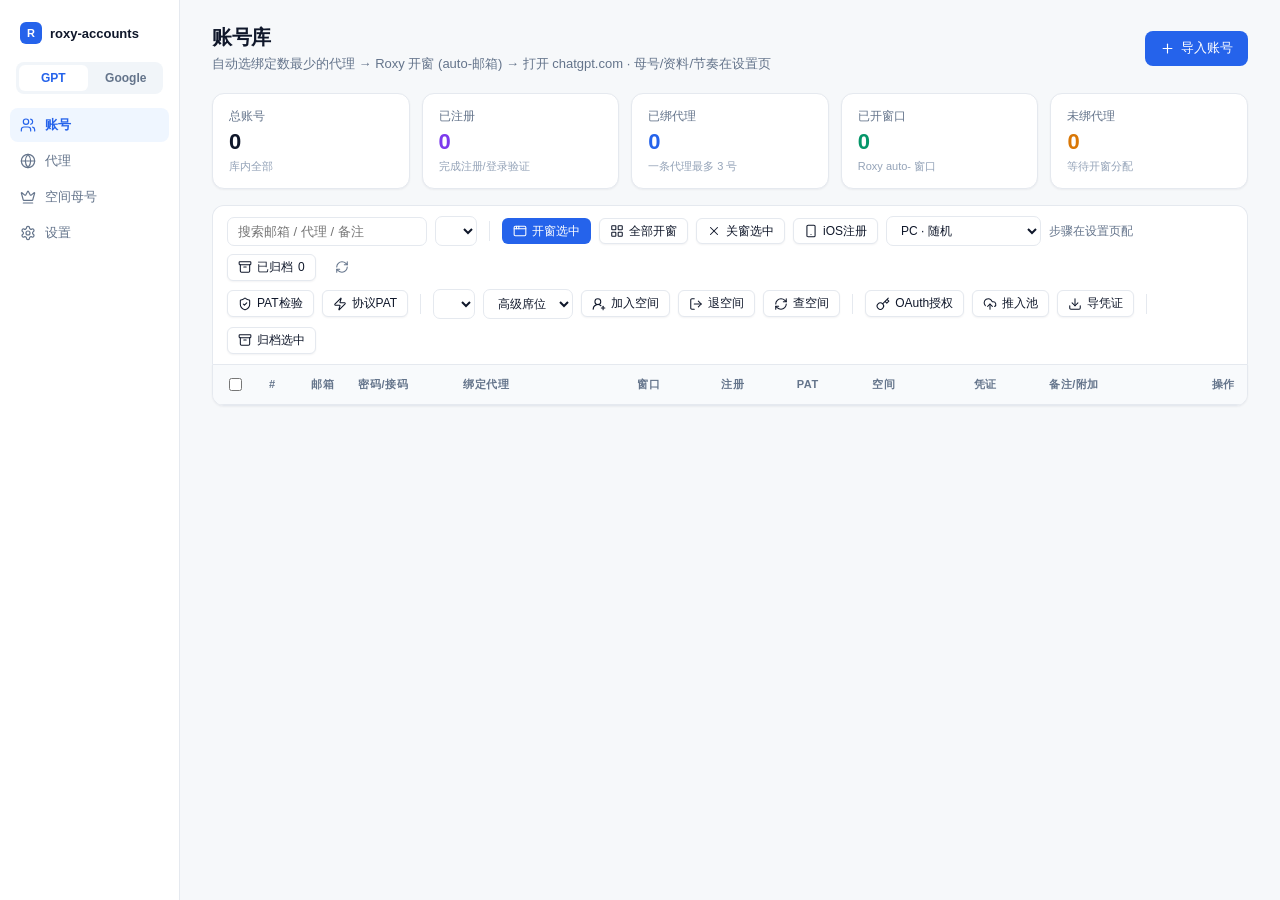
==== accounts.html @ 415c79a5 "修复日志区不弹: currentTarget 在异步回调里是 null e.currentTarget 只在事件分发期间有效, .then/await 里已被清成 null → btn.disable" ====
<!DOCTYPE html>
<html lang="zh">
<head>
<meta charset="utf-8">
<title>账号 · roxy-accounts</title>
<link rel="stylesheet" href="/ui.css">
<script src="/ui.js"></script>
<style>
  /* 页面专属 */
  textarea.import-textarea {
    width: 100%; height: 120px; resize: vertical; font-size: 12px;
    font-family: ui-monospace, Menlo, Monaco, monospace;
    border: 1px solid var(--border); border-radius: var(--radius); padding: 10px;
    background: #f8fafc; color: var(--text-main); outline: none;
  }
  textarea.import-textarea:focus { border-color: var(--primary); background: #fff; }
  .lv-row { display: flex; align-items: center; justify-content: space-between; gap: 10px; padding: 8px 0; border-bottom: 1px solid var(--border); font-size: 12px; }
  .lv-row:last-child { border-bottom: none; }
  .lv-row label { display: inline-flex; gap: 4px; align-items: center; margin: 0 10px 0 0; cursor: pointer; white-space: nowrap; }
</style>
</head>
<body>
<nav class="sidebar" data-nav="accounts"></nav>
<div class="main">
<div class="page-container">
  <div class="page-header">
    <div class="title-group">
      <h1>账号库</h1>
      <div class="subtitle">自动选绑定数最少的代理 → Roxy 开窗 (auto-邮箱) → 打开 <span id="target-url">chatgpt.com</span> · 母号/资料/节奏在设置页</div>
    </div>
    <div class="header-actions">
      <button class="btn btn-primary" id="btn-import"><i data-ic="plus"></i>导入账号</button>
    </div>
  </div>

  <div class="stats-grid">
    <div class="stat-card"><div class="stat-label">总账号</div><div class="stat-val" id="st-total">0</div><div class="stat-foot" id="st-total-foot">库内全部</div></div>
    <div class="stat-card"><div class="stat-label">已注册</div><div class="stat-val" id="st-reg" style="color:#7c3aed">0</div><div class="stat-foot">完成注册/登录验证</div></div>
    <div class="stat-card"><div class="stat-label">已绑代理</div><div class="stat-val" id="st-bound" style="color:#2563eb">0</div><div class="stat-foot">一条代理最多 3 号</div></div>
    <div class="stat-card"><div class="stat-label">已开窗口</div><div class="stat-val" id="st-opened" style="color:#059669">0</div><div class="stat-foot">Roxy auto- 窗口</div></div>
    <div class="stat-card"><div class="stat-label">未绑代理</div><div class="stat-val" id="st-unbound" style="color:#d97706">0</div><div class="stat-foot">等待开窗分配</div></div>
  </div>

  <div class="drawer-card" id="import-box" style="display:none">
    <div class="drawer-title">
      <span>批量导入账号</span>
      <button class="btn btn-ghost btn-sm" id="import-close"><i data-ic="x"></i>关闭</button>
    </div>
    <div style="font-size:12px;color:var(--text-muted);margin-bottom:8px">
      每行一个：<code>email----接码链接</code> · <code>email----密码</code> · <code>email:密码</code> · <code>email</code>
      （http(s) 开头的字段自动识别为接码链接，重复自动跳过）
    </div>
    <textarea class="import-textarea" id="import-text"
      placeholder="falcaonatalia618@gmail.com----https://gapi.mailsapi.com/api/get-code?uid=xxx&#10;user2@gmail.com:Passw0rd2"></textarea>
    <div style="display:flex;align-items:center;gap:10px;margin-top:10px">
      <button class="btn btn-primary btn-sm" id="do-import">确认导入</button>
      <span class="subtitle" id="import-msg"></span>
    </div>
  </div>

  <div class="drawer-card" id="mailwatch-box" style="display:none">
    <div class="drawer-title"><i data-ic="mail"></i><span>自动化助手 · 接码监听 + 资料生成（出结果自动出现在这里, 点击可复制）</span></div>
    <div id="mailwatch-list" style="font-size:13px"></div>
  </div>

  <!-- 任务日志: 全部任务合一, 标签路由 -->
  <div class="log-card" id="job-log">
    <div class="log-title">
      <span class="job-tabs" id="job-tabs"></span>
      <span style="display:flex;align-items:center;gap:8px">
        <button class="btn btn-outline btn-sm btn-danger" id="job-stop" style="display:none"><i data-ic="square"></i>停止</button>
        <span id="job-log-state"></span></span></div>
    <pre id="job-log-pre"></pre>
    <div id="oauth-cb-row" style="display:none;gap:8px;margin-top:8px;align-items:center">
      <input class="form-input" id="oauth-cb" placeholder="自动截码失败? 手动兜底: 浏览器地址栏复制 http://localhost:1455/auth/callback?code=...&state=... 整串贴进来" style="flex:1;font-size:12px">
      <button class="btn btn-outline btn-sm" id="oauth-cb-go">提交回调</button>
    </div>
  </div>

  <div class="toolbar" id="tb-main">
    <div class="toolbar-row">
      <input class="form-input" id="q" data-persist placeholder="搜索邮箱 / 代理 / 备注" style="width:200px">
      <select class="form-select" id="f-space" data-persist style="font-size:12px" title="按已加入的空间筛选"></select>
      <span class="tb-sep"></span>
      <button class="btn btn-primary btn-sm" id="open-sel"><i data-ic="app-window"></i>开窗选中</button>
      <button class="btn btn-outline btn-sm" id="open-all"><i data-ic="layout-grid"></i>全部开窗</button>
      <button class="btn btn-outline btn-sm" id="close-sel" title="关掉选中账号的浏览器进程 —— 窗口配置留着, 下次开窗原窗秒起 (不是归档, 不删窗)"><i data-ic="x"></i>关窗选中</button>
      <button class="btn btn-outline btn-sm" id="ios-reg" title="iOS 协议注册: 纯接口重放 iOS App 注册流 (邮箱→OTP→资料→token), 不开窗 · 需要接码链接 + 可用代理"><i data-ic="smartphone"></i>iOS注册</button>
      <select class="form-select" id="env-sel" data-persist style="font-size:12px" title="新建窗口的指纹环境 (PC/手机+具体系统版本) —— 已建窗口不受影响, 重建归档窗也按这个"></select>
      <span class="subtitle" style="font-size:12px" title="到设置页勾选自动化步骤: 接码监听/资料生成/邮箱/填码/密码/资料">步骤在设置页配</span>
      <span style="flex:1"></span>
      <span class="subtitle" id="sel-hint" style="font-size:12px"></span>
      <button class="btn btn-outline btn-sm" id="view-arch" title="归档的账号在这 —— 窗口已删留记录, 可恢复/真删"><i data-ic="archive"></i>已归档 <span id="arch-n">0</span></button>
      <button class="btn btn-ghost btn-sm" id="reload" title="刷新"><i data-ic="refresh-cw"></i></button>
    </div>
    <div class="toolbar-row">
      <button class="btn btn-outline btn-sm" id="pat-sel"><i data-ic="shield-check"></i>PAT检验</button>
      <button class="btn btn-outline btn-sm" id="ppat-sel" title="协议PAT: 纯接口检测, 不开子号窗 —— codex登录→选空间→wham探针 (母号AT能抓到就连邀请都免窗)"><i data-ic="zap"></i>协议PAT</button>
      <span class="tb-sep"></span>
      <select class="form-select" id="join-mother" data-persist style="font-size:12px;max-width:150px" title="邀请子号进谁的空间 (空间母号页导入)"></select>
      <select class="form-select" id="join-seat" data-persist style="font-size:12px" title="席位类型: 标准 default / 高级 prolite (codex用量计费空间固定usage_based)">
        <option value="prolite">高级席位</option>
        <option value="default">标准席位</option>
      </select>
      <button class="btn btn-outline btn-sm" id="join-sel" title="母号批量邀请 → 子号开窗刷新接受邀请"><i data-ic="user-plus"></i>加入空间</button>
      <button class="btn btn-outline btn-sm" id="leave-sel" title="子号主动退出空间: 选了空间筛选就直接退它, 否则弹窗逐个选取"><i data-ic="log-out"></i>退空间</button>
      <button class="btn btn-outline btn-sm" id="ws-refresh" title="开窗拉每个号实际所在空间 (accounts/check 实况, 写入成员列表)"><i data-ic="refresh-cw"></i>查空间</button>
      <span class="tb-sep"></span>
      <button class="btn btn-outline btn-sm" id="cpa-sel" title="本地算OAuth链接 → 开(原/同IP新)窗口授权 → 截回调 → 经账号代理换token → 生成CPA凭证"><i data-ic="key"></i>OAuth授权</button>
      <button class="btn btn-outline btn-sm" id="cpa-push" title="把已生成的凭证 JSON 推入 CPA 号池 (auth-files)"><i data-ic="cloud-upload"></i>推入池</button>
      <button class="btn btn-outline btn-sm" id="cpa-export" title="导出选中账号的 CPA 凭证 JSON (zip 打包)"><i data-ic="download"></i>导凭证</button>
      <span class="tb-sep"></span>
      <button class="btn btn-outline btn-sm" id="del-sel" title="归档 = 删掉 Roxy 窗口释放配额, 账号记录+凭证+代理绑定保留"><i data-ic="archive"></i>归档选中</button>
    </div>
  </div>

  <!-- 归档视图工具条 (替代上面两条) -->
  <div class="toolbar" id="tb-arch" style="display:none">
    <div class="toolbar-row">
      <button class="btn btn-outline btn-sm" id="arch-back"><i data-ic="rotate-ccw"></i>返回列表</button>
      <span class="subtitle" id="arch-hint" style="font-size:13px"></span>
      <span style="flex:1"></span>
      <button class="btn btn-outline btn-sm" id="arch-restore" title="恢复回正常列表 —— 窗口没了, 下次开窗重建同IP"><i data-ic="rotate-ccw"></i>恢复选中</button>
      <button class="btn btn-outline btn-sm btn-danger" id="arch-del" title="真删: 记录+绑定一并清掉, 不可恢复"><i data-ic="trash-2"></i>真删选中</button>
    </div>
  </div>

  <div class="table-card">
    <table class="data-table">
      <thead>
        <tr>
          <th style="width:36px"><input type="checkbox" id="ck-all"></th>
          <th style="width:44px">#</th>
          <th>邮箱</th>
          <th style="width:110px">密码/接码</th>
          <th style="width:190px">绑定代理</th>
          <th style="width:90px">窗口</th>
          <th style="width:80px">注册</th>
          <th style="width:80px">PAT</th>
          <th style="width:110px">空间</th>
          <th style="width:80px">凭证</th>
          <th>备注/附加</th>
          <th style="width:150px;text-align:right">操作</th>
        </tr>
      </thead>
      <tbody id="tbody"></tbody>
    </table>
    <div class="pager-footer" id="pager" style="display:none">
      <span id="pg-info"></span>
      <div style="display:flex;gap:6px">
        <button class="btn btn-outline btn-sm" id="pg-prev">‹ 上一页</button>
        <button class="btn btn-outline btn-sm" id="pg-next">下一页 ›</button>
      </div>
    </div>
  </div>
</div>
</div>
<div class="toast" id="toast"></div>
<div class="modal-mask" id="leave-modal" style="display:none">
  <div class="modal-box">
    <div class="modal-title"><i data-ic="log-out"></i>退出空间</div>
    <div style="font-size:12px;color:var(--text-dim);margin-bottom:8px">为每个号选取要退出的空间（把子号自己从该空间移除）</div>
    <div id="leave-rows" style="max-height:320px;overflow-y:auto"></div>
    <div style="display:flex;gap:8px;justify-content:flex-end;margin-top:12px">
      <button class="btn btn-outline btn-sm" id="leave-refresh" title="选项是按存量记录列的 —— 觉得漏了/不对, 开窗拉一次实况再选"><i data-ic="refresh-cw"></i>查空间</button>
      <span style="flex:1"></span>
      <button class="btn btn-outline btn-sm" id="leave-cancel">取消</button>
      <button class="btn btn-primary btn-sm" id="leave-go">退出所选</button>
    </div>
  </div>
</div>
<div class="modal-mask" id="bind-modal" style="display:none">
  <div class="modal-box" style="max-width:600px">
    <div class="modal-title"><i data-ic="globe"></i>绑定代理</div>
    <div style="font-size:12px;color:var(--text-dim);margin-bottom:8px" id="bind-sub"></div>
    <div id="bind-rows" style="max-height:360px;overflow-y:auto"></div>
    <div style="display:flex;gap:8px;justify-content:flex-end;margin-top:12px">
      <button class="btn btn-outline btn-sm" id="bind-cancel">取消</button>
      <button class="btn btn-primary btn-sm" id="bind-go">确认绑定</button>
    </div>
  </div>
</div>

<script>
const $ = id => document.getElementById(id);
let accounts = [];
let patWsId = "";   // Pat测试母号的空间 —— 命中它的 space 不计入"已加入"
let patWsName = ""; // PAT 空间名 (退出空间选取时展示)
let oauthTtlMin = 10; // OAuth 授权时效(分钟) —— 超时的 pending 后端自动转 expired
let page = 1;
const SIZE = 20;
const sel = new Set();
let archView = false;   // false=正常列表, true=已归档视图


function esc(s) {
  return String(s ?? "").replace(/[&<>"']/g,
    c => ({ "&": "&amp;", "<": "&lt;", ">": "&gt;", '"': "&quot;", "'": "&#39;" }[c]));
}
function toast(msg) {
  const t = $("toast"); t.textContent = msg; t.style.opacity = 1;
  clearTimeout(t._h); t._h = setTimeout(() => t.style.opacity = 0, 1800);
}
async function post(path, body) {
  const r = await fetch(path, { method: "POST",
    headers: { "content-type": "application/json" },
    body: JSON.stringify(body) });
  return r.json();
}
// PAT 空间不算"已加入空间"
function inSpace(a) { return a.space && a.space_ws !== patWsId; }

// 账号实际所在全部空间名 (正式加入 + ws_list 实况 + PAT)
function accWsNames(a) {
  const names = [];
  const add = n => { if (n && !names.includes(n)) names.push(n); };
  if (a.space && a.space_ws !== patWsId) add(a.space);
  (a.ws_list || []).forEach(w => add(w.name));
  if (a.ws_id === patWsId && patWsName) add(patWsName);
  return names;
}

function filtered() {
  const q = $("q").value.trim().toLowerCase();
  const fs = $("f-space").value;
  let list = accounts.filter(a => !!a.archived === archView);
  // "未加入" = 除PAT外没有任何空间成员记录
  if (fs === "__none__") list = list.filter(a =>
    !accWsNames(a).some(n => n !== patWsName));
  else if (fs === "__left__") list = list.filter(a => a.space_left);
  else if (fs) list = list.filter(a => accWsNames(a).includes(fs));
  if (!q) return list;
  return list.filter(a =>
    a.email.includes(q) || (a.proxy || "").includes(q) ||
    (a.note || "").toLowerCase().includes(q) ||
    (a.extra || "").toLowerCase().includes(q));
}

async function load() {
  const r = await fetch("/api/accounts").then(r => r.json());
  accounts = r.accounts || [];
  oauthTtlMin = r.oauth_ttl_min || 10;
  const m = await fetch("/api/mother").then(r => r.json())
    .catch(() => null);
  patWsId = (m && m.mother_workspace) || "";
  patWsName = (m && m.mother_workspace_name) || "";
  const s = r.stats || {};
  $("st-total").textContent = s.total ?? 0;
  $("st-reg").textContent = s.reg ?? 0;
  $("st-bound").textContent = s.bound ?? 0;
  $("st-opened").textContent = s.opened ?? 0;
  $("st-unbound").textContent = s.unbound ?? 0;
  const an = s.archived ?? 0;
  $("arch-n").textContent = an;
  $("st-total-foot").textContent = an ? `库内全部 · 含归档 ${an}` : "库内全部";
  if (r.target) $("target-url").textContent = r.target.replace(/^https?:\/\//, "");
  // 空间筛选下拉 (实况成员也入选项, PAT 标注; 保留当前选择)
  const fsv = $("f-space").value;
  const spaces = [...new Set(accounts.flatMap(accWsNames))].sort();
  $("f-space").innerHTML = `<option value="">全部空间</option>`
    + `<option value="__none__">未加入空间</option>`
    + `<option value="__left__">已退出空间</option>`
    + spaces.map(x =>
        `<option value="${esc(x)}" ${x === fsv ? "selected" : ""}>${esc(x)}${x === patWsName ? " (PAT)" : ""}</option>`).join("");
  if (fsv && ![...$("f-space").options].some(o => o.value === fsv && o.value))
    $("f-space").value = "";
  ui.persistReapply();   // data-persist 的待应用值 (f-space 等动态选项)
  // 加入空间母号下拉
  loadMothers();
  render();
}

let mothersCache = [];
async function loadMothers() {
  const r = await fetch("/api/mothers").then(r => r.json()).catch(() => null);
  mothersCache = (r && r.mothers) || [];
  const cur = $("join-mother").value;
  $("join-mother").innerHTML = mothersCache.length
    ? mothersCache.map(m =>
        `<option value="${esc(m.name)}" ${m.name === cur ? "selected" : ""}>${esc(m.name)}${m.ws_name ? " · " + esc(m.ws_name) : ""}</option>`).join("")
    : `<option value="">先到母号页导入</option>`;
  ui.persistReapply();
}

function render() {
  const list = filtered();
  const pages = Math.max(1, Math.ceil(list.length / SIZE));
  if (page > pages) page = pages;
  const rows = list.slice((page - 1) * SIZE, page * SIZE);
  $("tbody").innerHTML = rows.map((a, i) => {
    const idx = (page - 1) * SIZE + i + 1;
    const px = a.proxy
      ? `<span class="pill pill-ok mono">${esc(a.proxy)}</span>`
      : `<span class="pill pill-dim">未绑</span>`;
    const win = a.win
      ? `<span class="pill pill-ok">已开</span>`
      : `<span class="pill pill-dim">—</span>`;
    const reg = a.email_dead
      ? `<span class="pill pill-bad" title="接码接口返回 602 邮箱不可用">${ui.icon("mail")}邮箱失效</span>`
      : a.reg === "new"
        ? `<span class="pill" style="background:#f5f3ff;color:#6d28d9;border:1px solid #ddd6fe" title="${a.reg_how === "ios" ? "iOS 协议注册 (纯接口)" : "本次流程新注册"} ${esc(a.reg_at||"")}">${a.reg_how === "ios" ? "iOS新" : "新注册"}</span>`
        : a.reg === "yes"
          ? `<span class="pill pill-ok" title="已注册老号, 登录验证通过 ${esc(a.reg_at||"")}">已注册</span>`
          : `<span class="pill pill-dim">未注册</span>`;
    const pat = a.pat === "good"
      ? `<span class="pill pill-ok" title="建 PAT 跳身份验证 = 良好 ${esc(a.pat_at||"")}">良好</span>`
      : a.pat === "low"
        ? `<span class="pill pill-bad" title="access_token_creation_disabled ${esc(a.pat_at||"")}">低级</span>`
        : a.pat
          ? `<span class="pill pill-warn" title="${esc(a.pat)} ${esc(a.pat_at||"")}">${esc(a.pat)}</span>`
          : `<span class="pill pill-dim">未验</span>`;
    const pw = a.mail_url
      ? `<span class="pill pill-ok copyable" data-c="${esc(a.mail_url)}" title="点击复制接码链接">${ui.icon("link")}接码</span>`
      : (a.password
          ? `<span class="copyable" data-c="${esc(a.password)}" title="点击复制密码">••••••</span>`
          : "—");
    const sp = (() => {
      let h = "";
      if (inSpace(a))
        h += `<span class="pill pill-ok" title="母号 ${esc(a.space_mother || "")} · 席位 ${esc(a.space_seat || "?")} · ${esc(a.space_at || "")}">${esc(a.space)}</span>`;
      (a.ws_list || []).forEach(w => {
        if (!w.id || w.id === a.space_ws) return;  // 绿pill已显示
        const isPat = w.id === patWsId;
        h += ` <span class="pill pill-dim" title="${isPat ? "PAT母号空间" : "成员空间"} ${esc(w.id)}">${esc(w.name)}${isPat ? "(PAT)" : ""}</span>`;
      });
      if (a.ws_id === patWsId && patWsName
          && !(a.ws_list || []).find(w => w.id === a.ws_id)
          && a.ws_id !== a.space_ws)
        h += ` <span class="pill pill-dim" title="PAT母号空间 ${esc(a.ws_id)}">${esc(patWsName)}(PAT)</span>`;
      if (a.space_left && a.space_left.ws !== a.space_ws)
        h += ` <span class="pill pill-dim" style="opacity:.65;text-decoration:line-through" title="已于 ${esc(a.space_left.at || "")} 退出${a.space_left.by === "gone" ? " (实况发现已不在)" : ""}">${esc(a.space_left.name || "空间")}·已退</span>`;
      return h || `<span class="pill pill-dim">—</span>`;
    })();
    const cpa = a.cpa === "yes"
      ? `<a class="pill pill-ok" href="/api/accounts/${a.id}/cred" title="已入CPA池 ${esc(a.cpa_at||"")} —— 点下载凭证 ${esc(a.cred_file||"")}">已入池</a>`
      : a.cpa === "ready"
        ? `<a class="pill" style="background:#eff6ff;color:#1d4ed8;border:1px solid #bfdbfe" href="/api/accounts/${a.id}/cred" title="凭证已备好 ${esc(a.cred_at||"")} —— 点下载 ${esc(a.cred_file||"")}, 勾选后推入池">已生成</a>`
        : a.cpa === "pending"
          ? (() => {
              const left = a.oauth_at
                ? Math.max(0, Math.ceil(
                    (new Date(a.oauth_at).getTime()
                     + oauthTtlMin * 60000 - Date.now()) / 60000))
                : 0;
              return `<span class="pill pill-warn copyable" data-c="${esc(a.oauth_url||"")}" title="授权未完成 · 链接约剩 ${left} 分钟 —— 点复制 OAuth 链接手动开">${ui.icon("clock")}待授权 ${left}m</span>`;
            })()
          : a.cpa === "expired"
            ? `<span class="pill pill-bad" title="授权超时, 链接已失效 —— 重跑OAuth授权">${ui.icon("clock")}已过期</span>`
            : `<span class="pill pill-dim">—</span>`;
    const acts = a.archived
      ? `<button class="btn btn-ghost btn-sm" data-act="restore" data-id="${a.id}">恢复</button>
         <button class="btn btn-ghost btn-sm" data-act="bind" data-id="${a.id}" title="手动选一条代理绑给这个号 —— 恢复后开窗用这条">${ui.icon("globe")}绑IP</button>
         <button class="btn btn-ghost btn-sm btn-danger" data-act="harddel" data-id="${a.id}">真删</button>`
      : `<button class="btn btn-ghost btn-sm" data-act="open" data-id="${a.id}">开窗</button>
        ${a.mail_url ? `<button class="btn btn-ghost btn-sm" data-act="watch" data-id="${a.id}" title="开接码监听">${ui.icon("mail")}</button>` : ""}
        <button class="btn btn-ghost btn-sm" data-act="bind" data-id="${a.id}" title="手动选一条代理绑给这个号">${ui.icon("globe")}绑IP</button>
        ${a.proxy_id ? `<button class="btn btn-ghost btn-sm" data-act="unbind" data-id="${a.id}">解绑</button>` : ""}
        <button class="btn btn-ghost btn-sm" data-act="arch" data-id="${a.id}" title="归档: 删窗留记录">归档</button>`;
    const archPill = a.archived
      ? ` <span class="pill pill-dim" title="归档于 ${esc(a.archived_at || "?")} —— 窗口已删, 代理绑定保留">${ui.icon("archive")}${esc((a.archived_at || "").slice(5, 10))}</span>`
      : "";
    return `<tr>
      <td><input type="checkbox" class="ck" data-id="${a.id}" ${sel.has(a.id) ? "checked" : ""}></td>
      <td class="mono" style="color:var(--text-dim)">${idx}</td>
      <td class="mono copyable" data-c="${esc(a.email)}" title="点击复制">${esc(a.email)}${archPill}</td>
      <td class="mono">${pw}</td>
      <td>${px}</td>
      <td>${win}</td>
      <td>${reg}</td>
      <td>${pat}</td>
      <td>${sp}</td>
      <td>${cpa}</td>
      <td style="max-width:200px;overflow:hidden;text-overflow:ellipsis;white-space:nowrap" title="${esc(a.note || a.extra || "")}">${esc(a.note || a.extra || "")}</td>
      <td style="text-align:right;white-space:nowrap">${acts}</td>
    </tr>`;
  }).join("") || `<tr><td colspan="12" style="text-align:center;color:var(--text-dim);padding:32px">暂无账号 —— 点右上角「导入账号」</td></tr>`;
  $("pager").style.display = list.length > SIZE ? "flex" : "none";
  $("pg-info").textContent = `第 ${page} / ${pages} 页 · 共 ${list.length} 条`;
  $("sel-hint").textContent = sel.size ? `已选 ${sel.size} 个` : "";
  // 有账号在等回调 → 日志卡保持可见并切到 OAuth 页
  if (accounts.some(a => a.cpa === "pending")) {
    $("job-log").style.display = "block"; curTab = "cpa"; renderJobTab();
  }
}

// ---- 任务日志: 标签合一 ----
const TABS = {
  open: { icon: "app-window",   name: "开窗",  api: "/api/accounts/open/status",  stop: "/api/accounts/open/stop" },
  pat:  { icon: "shield-check", name: "PAT",   api: "/api/accounts/pat/status",   stop: "/api/accounts/pat-check/stop" },
  join: { icon: "user-plus",    name: "空间",  api: "/api/accounts/join/status",  stop: "/api/accounts/join/stop" },
  leave:{ icon: "log-out",      name: "退出",  api: "/api/accounts/leave/status", stop: "/api/accounts/leave/stop" },
  cpa:  { icon: "key",          name: "OAuth", api: "/api/accounts/cpa/status",   stop: "/api/accounts/cpa/stop" },
  ios:  { icon: "smartphone",   name: "iOS注册", api: "/api/accounts/ios-reg/status", stop: "/api/accounts/ios-reg/stop" },
  ppat: { icon: "zap",          name: "协议PAT", api: "/api/accounts/proto-pat/status", stop: "/api/accounts/proto-pat/stop" },
};
const tabData = {};
let curTab = "open", jobPollT = null;

$("job-tabs").innerHTML = Object.keys(TABS)
  .map(k => `<button class="job-tab" data-tab="${k}"></button>`).join("");
$("job-tabs").addEventListener("click", e => {
  const b = e.target.closest(".job-tab");
  if (b) { curTab = b.dataset.tab; renderJobTab(); }
});

function renderJobTab() {
  document.querySelectorAll(".job-tab").forEach(b => {
    const k = b.dataset.tab, d = tabData[k] || {};
    b.classList.toggle("on", k === curTab);
    b.innerHTML = `${ui.icon(TABS[k].icon)}${TABS[k].name}` +
      (d.running ? ' <span class="dot"></span>' : "");
  });
  const d = tabData[curTab] || {};
  $("job-log-state").textContent =
    d.running ? "运行中 …" : ((d.log || []).length ? "已结束" : "");
  $("job-stop").style.display = d.running ? "" : "none";
  $("job-log-pre").textContent = (d.log || []).join("\n");
  $("job-log-pre").scrollTop = $("job-log-pre").scrollHeight;
  $("oauth-cb-row").style.display = curTab === "cpa" ? "flex" : "none";
}

async function pollJobs() {
  const keys = Object.keys(TABS);
  const rs = await Promise.all(keys.map(k =>
    fetch(TABS[k].api).then(r => r.json()).catch(() => null)));
  keys.forEach((k, i) => { if (rs[i]) tabData[k] = rs[i]; });
  if (keys.some(k => (tabData[k].log || []).length || tabData[k].running))
    $("job-log").style.display = "block";
  renderJobTab();
  const anyRun = keys.some(k => tabData[k].running);
  if (anyRun && !jobPollT) jobPollT = setInterval(pollJobs, 1200);
  if (!anyRun && jobPollT) {
    clearInterval(jobPollT); jobPollT = null; await load();
  }
}
function jobTab(k) {
  curTab = k;
  $("job-log").style.display = "block";
  renderJobTab();
  if (!jobPollT) jobPollT = setInterval(pollJobs, 1200);
}
$("job-stop").onclick = async () => {
  await post(TABS[curTab].stop, {});
  toast("已请求停止 —— 当前账号做完手上这步就停");
};

function startOpen(ids, btn) {
  btn.disabled = true;
  post("/api/accounts/open", { ids }).then(r => {
    btn.disabled = false;
    jobTab("open");
    if (r.error) return toast("✗ " + r.error);
    toast(`开窗任务启动: ${r.count} 个账号`);
  });
}

// ---- 事件 ----
$("btn-import").onclick = () => $("import-box").style.display = "block";
$("import-close").onclick = () => $("import-box").style.display = "none";
$("reload").onclick = load;
$("q").oninput = () => { page = 1; render(); };
$("f-space").onchange = () => { page = 1; render(); };
$("pg-prev").onclick = () => { if (page > 1) { page--; render(); } };
$("pg-next").onclick = () => {
  const pages = Math.ceil(filtered().length / SIZE);
  if (page < pages) { page++; render(); }
};
$("ck-all").onchange = e => {
  filtered().slice((page - 1) * SIZE, page * SIZE)
    .forEach(a => e.target.checked ? sel.add(a.id) : sel.delete(a.id));
  render();
};
$("tbody").addEventListener("change", e => {
  if (e.target.classList.contains("ck")) {
    e.target.checked ? sel.add(e.target.dataset.id) : sel.delete(e.target.dataset.id);
    $("sel-hint").textContent = sel.size ? `已选 ${sel.size} 个` : "";
  }
});
$("tbody").addEventListener("click", async e => {
  const cp = e.target.closest(".copyable");
  if (cp) { navigator.clipboard.writeText(cp.dataset.c); toast("已复制"); return; }
  const b = e.target.closest("button[data-act]");
  if (!b) return;
  const id = b.dataset.id, act = b.dataset.act;
  const a = accounts.find(x => x.id === id);
  if (act === "open") {
    startOpen([id], b);
  } else if (act === "watch") {
    const r = await post("/api/mail-codes/start", { id });
    if (r.error) return toast("✗ " + r.error);
    toast("接码监听已开");
    pollMailWatch();
  } else if (act === "bind") {
    openBindModal(id);
  } else if (act === "unbind") {
    await post("/api/accounts/unbind", { id });
    await load();
  } else if (act === "arch") {
    const r = await post("/api/accounts/archive", { ids: [id] });
    if (r.error) return toast("✗ " + r.error);
    toast(`已归档 ${a.email}` + (a.win ? " (窗口已删)" : ""));
    sel.delete(id);
    await load();
  } else if (act === "restore") {
    const r = await post("/api/accounts/restore", { ids: [id] });
    if (r.error) return toast("✗ " + r.error);
    toast(`已恢复 ${a.email}`);
    sel.delete(id);
    await load();
  } else if (act === "harddel") {
    if (!confirm(`真删账号 ${a.email} ? 记录+凭证+代理绑定全清, 不可恢复`)) return;
    const r = await post("/api/accounts/delete", { ids: [id] });
    if (r.windows_deleted) toast(`已删账号 + ${r.windows_deleted} 个窗口`);
    sel.delete(id);
    await load();
  }
});

// ---- 归档视图切换 ----
function setView(v) {
  archView = v;
  sel.clear(); page = 1;
  $("tb-main").style.display = v ? "none" : "";
  $("tb-arch").style.display = v ? "" : "none";
  $("arch-hint").textContent = "";
  render();
}
$("view-arch").onclick = () => setView(true);
$("arch-back").onclick = () => setView(false);
$("arch-restore").onclick = async () => {
  if (!sel.size) return toast("先勾选要恢复的账号");
  const r = await post("/api/accounts/restore", { ids: [...sel] });
  if (r.error) return toast("✗ " + r.error);
  toast(`✓ 恢复 ${r.restored} 个`);
  sel.clear();
  await load();
};
$("arch-del").onclick = async () => {
  if (!sel.size) return toast("先勾选要真删的账号");
  if (!confirm(`真删 ${sel.size} 个账号? 记录+凭证+代理绑定全清, 不可恢复`)) return;
  const r = await post("/api/accounts/delete", { ids: [...sel] });
  if (r.error) return toast("✗ " + r.error);
  toast(`已删 ${r.deleted} 个`);
  sel.clear();
  await load();
};

$("do-import").onclick = async () => {
  const text = $("import-text").value;
  if (!text.trim()) return;
  const r = await post("/api/accounts/import", { text });
  if (r.error) { $("import-msg").textContent = "✗ " + r.error; return; }
  $("import-msg").textContent = `✓ 导入 ${r.added} 个` +
    (r.dup ? ` · 跳过重复 ${r.dup}` : "") +
    (r.bad.length ? ` · ${r.bad.length} 行无法解析` : "");
  if (r.bad.length) console.warn("解析失败行:", r.bad);
  $("import-text").value = "";
  await load();
};

$("open-sel").onclick = e => {
  if (!sel.size) return toast("先勾选账号");
  startOpen([...sel], e.currentTarget);
};
$("open-all").onclick = e => {
  const ids = filtered().map(a => a.id);
  if (!ids.length) return toast("没有账号");
  if (!confirm(`为全部 ${ids.length} 个账号开窗?`)) return;
  startOpen(ids, e.currentTarget);
};
$("close-sel").onclick = async e => {
  const btn = e.currentTarget;
  if (!sel.size) return toast("先勾选账号");
  btn.disabled = true;
  const r = await post("/api/accounts/close-win", { ids: [...sel] })
    .catch(() => null);
  btn.disabled = false;
  if (!r || r.error) return toast("✗ " + (r && r.error || "请求失败"));
  toast(`✓ 已关 ${r.ok} 个浏览器` +
    (r.failed ? ` · ✗${Object.keys(r.failed).length}: ` +
      Object.values(r.failed).slice(0, 2).join(" · ") : ""));
};
$("del-sel").onclick = async () => {
  if (!sel.size) return toast("先勾选账号");
  const r = await post("/api/accounts/archive", { ids: [...sel] });
  if (r.error) return toast("✗ " + r.error);
  toast(`已归档 ${r.archived} 个` +
    (r.window_errors && r.window_errors.length
      ? ` · ${r.window_errors.length} 个窗口删除失败` : ""));
  sel.clear();
  await load();
};

// ---- 接码监听面板 ----
async function pollMailWatch() {
  const r = await fetch("/api/mail-codes").then(r => r.json())
    .catch(() => null);
  const byId = {};
  for (const w of (r && r.watch) || [])
    byId[w.id] = { ...(byId[w.id] || {}), w };
  for (const p of (r && r.profiles) || [])
    byId[p.id] = { ...(byId[p.id] || {}), p };
  const ids = Object.keys(byId);
  const box = $("mailwatch-box");
  if (!ids.length) { box.style.display = "none"; return; }
  box.style.display = "block";
  $("mailwatch-list").innerHTML = ids.map(id => {
    const { w, p } = byId[id];
    const email = (w && w.email) || (p && p.email) || id;
    const code = !w ? "" : w.dead
      ? `<span class="pill pill-bad">邮箱已失效</span>`
      : w.code
        ? `<span class="copyable" data-c="${esc(w.code)}" title="点击复制验证码"
             style="font-size:20px;font-weight:700;color:#059669;letter-spacing:2px;cursor:pointer">${esc(w.code)}</span>
           <span class="subtitle" style="font-size:11px">${esc(w.at||"")}</span>`
        : `<span class="pill pill-dim">等待验证码 …</span>`;
    const prof = !p ? "" : p.name
      ? `<span class="copyable" data-c="${esc(p.name)}" title="点击复制姓名"
           style="font-weight:600;cursor:pointer">${esc(p.name)}</span>
         <span class="copyable" data-c="${p.age}" title="点击复制年龄"
           style="font-weight:600;color:#7c3aed;cursor:pointer">${p.age} 岁</span>`
         + (p.err ? ` <span class="subtitle" style="font-size:11px">(${esc(p.err)})</span>` : "")
      : p.err ? `<span class="pill pill-bad">${esc(p.err)}</span>`
              : `<span class="pill pill-dim">资料生成中 …</span>`;
    const st = w && w.running ? "" : `<span class="subtitle">(已停)</span>`;
    const ra = accounts.find(x => x.id === id);
    const doneUI = ra && ra.reg
      ? `<span class="pill pill-ok" title="已标记注册完成 ${esc(ra.reg_at||"")}">✓已注册</span>`
      : `<button class="btn btn-outline btn-sm" data-mw-done="${id}" title="注册已完成 —— 标记并放行下一个开窗">✓完成注册</button>
         <button class="btn btn-ghost btn-sm" data-mw-skip="${id}" title="这个不注册了 —— 不标记, 放行下一个">跳过</button>`;
    return `<div style="display:flex;align-items:center;gap:14px;padding:8px 0;border-bottom:1px solid var(--border)">
      <span class="mono copyable" data-c="${esc(email)}" title="点击复制邮箱" style="min-width:230px">${esc(email)}</span>
      ${code} ${prof} ${st}
      ${doneUI}
      <button class="btn btn-ghost btn-sm btn-danger" data-mw-stop="${id}" title="停止并移除这条" style="margin-left:auto">${ui.icon("x")}</button>
    </div>`;
  }).join("");
}
$("mailwatch-list").addEventListener("click", async e => {
  const done = e.target.closest("[data-mw-done]");
  if (done) {
    done.disabled = true;
    const r = await post("/api/accounts/reg-mark",
      { ids: [done.dataset.mwDone], mark: "done" });
    if (r.error) return toast("✗ " + r.error);
    toast("✓ 已标记注册完成 —— 放行下一个");
    await load();
    pollMailWatch();
    return;
  }
  const skip = e.target.closest("[data-mw-skip]");
  if (skip) {
    skip.disabled = true;
    const r = await post("/api/accounts/reg-mark",
      { ids: [skip.dataset.mwSkip], mark: "skip" });
    if (r.error) return toast("✗ " + r.error);
    toast("已跳过 —— 放行下一个");
    return;
  }
  const b = e.target.closest("[data-mw-stop]");
  if (b) {
    b.disabled = true;
    await post("/api/mail-codes/stop", { id: b.dataset.mwStop });
    toast("已停止并移除");
    pollMailWatch();
    return;
  }
  const cp = e.target.closest(".copyable");
  if (cp) { navigator.clipboard.writeText(cp.dataset.c); toast("已复制 " + cp.dataset.c); return; }
});
setInterval(pollMailWatch, 3000);
pollMailWatch();

$("pat-sel").onclick = e => {
  const btn = e.currentTarget;
  if (!sel.size) return toast("先勾选账号");
  const ids = [...sel];
  btn.disabled = true;
  post("/api/accounts/pat-check", { ids }).then(r => {
    btn.disabled = false;
    jobTab("pat");
    if (r.error) return toast("✗ " + r.error);
    toast(`PAT 检验启动: ${r.count} 个账号`);
  });
};

$("ios-reg").onclick = e => {
  const btn = e.currentTarget;
  if (!sel.size) return toast("先勾选账号");
  const ids = [...sel];
  btn.disabled = true;
  post("/api/accounts/ios-reg", { ids }).then(r => {
    btn.disabled = false;
    jobTab("ios");
    if (r.error) return toast("✗ " + r.error);
    toast(`iOS 注册启动: ${r.count} 个账号`);
  });
};

$("ppat-sel").onclick = e => {
  const btn = e.currentTarget;
  if (!sel.size) return toast("先勾选账号");
  const ids = [...sel];
  btn.disabled = true;
  post("/api/accounts/proto-pat", { ids }).then(r => {
    btn.disabled = false;
    jobTab("ppat");
    if (r.error) return toast("✗ " + r.error);
    toast(`协议PAT 启动: ${r.count} 个账号`);
  });
};

// ---- 加入空间 ----
$("join-sel").onclick = e => {
  const btn = e.currentTarget;
  if (!sel.size) return toast("先勾选账号");
  const mother = $("join-mother").value;
  if (!mother) return toast("先选空间母号 (没有就去空间母号页导入)");
  const seat = $("join-seat").value;
  const ids = [...sel];
  btn.disabled = true;
  post("/api/accounts/join-space", { ids, mother, seat }).then(r => {
    btn.disabled = false;
    jobTab("join");
    if (r.error) return toast("✗ " + r.error);
    toast(`加入空间启动: ${r.count} 个账号 → ${mother}`);
  });
};

// ---- 退出空间 ----
$("leave-sel").onclick = () => {
  if (!sel.size) return toast("先勾选账号");
  const ids = [...sel];
  const fs = $("f-space").value;
  if (fs && fs !== "__none__") {
    // 空间筛选已选定 → 直接退筛选的这个, 不用逐号选取
    if (!confirm(`让 ${ids.length} 个账号退出空间「${fs}」?`)) return;
    post("/api/accounts/leave", { ids, ws_name: fs }).then(r => {
      if (r.error) return toast("✗ " + r.error);
      toast(`退出空间启动: ${r.count} 个账号 → ${fs}`);
      jobTab("leave");
    });
    return;
  }
  openLeaveModal(ids);
};

let leaveIds = [];
function openLeaveModal(ids) {
  leaveIds = ids;
  $("leave-modal").style.display = "flex";
  renderLeaveRows(ids);   // 只按存量记录渲染 —— 选项缺了再点「查空间」
}

function renderLeaveRows(ids) {
  $("leave-rows").innerHTML = ids.map(id => {
    const a = accounts.find(x => x.id === id);
    if (!a) return "";
    let opts = [];
    if (a.ws_list) {
      // 实况成员列表 (空数组 = 确认无空间, 不回落过期记录)
      opts = a.ws_list.map(w => ({
        ws: w.id,
        label: w.name + (w.id === patWsId ? " (PAT)" : "") }));
    } else {
      if (a.space && a.space_ws)
        opts.push({ ws: a.space_ws, label: a.space });
      if (a.ws_id && a.ws_id !== a.space_ws)
        opts.push({ ws: a.ws_id, label: (patWsName || "PAT空间") + " (PAT)" });
    }
    const cur = document.querySelector(
      `#leave-rows input[name="lv-${id}"]:checked`);
    const keep = cur ? cur.value : "";
    const radios = opts.length
      ? opts.map(o =>
          `<label title="${esc(o.ws)}"><input type="radio" name="lv-${id}" value="${o.ws}" ${o.ws === keep ? "checked" : ""}>${esc(o.label)}</label>`).join("")
        + `<label><input type="radio" name="lv-${id}" value="" ${keep === "" ? "checked" : ""}>跳过</label>`
      : `<span style="color:var(--text-dim)">无空间记录 —— 可点「查空间」拉实况</span>`;
    return `<div class="lv-row">
      <span class="mono" style="flex:1;min-width:0;overflow:hidden;text-overflow:ellipsis" title="${esc(a.email)}">${esc(a.email)}</span>
      <span style="display:flex;flex-wrap:wrap;justify-content:flex-end">${radios}</span>
    </div>`;
  }).join("");
}
// ---- 查空间 (实况成员列表) ----
$("ws-refresh").onclick = e => {
  const btn = e.currentTarget;
  if (!sel.size) return toast("先勾选账号");
  const ids = [...sel];
  btn.disabled = true;
  toast(`正在拉 ${ids.length} 个号的空间成员…`);
  post("/api/accounts/ws-list", { ids }).then(r => {
    btn.disabled = false;
    if (r.error) return toast("✗ " + r.error);
    let ok = 0, fails = [];
    Object.entries((r && r.map) || {}).forEach(([id, v]) => {
      const a = accounts.find(x => x.id === id);
      if (v.list !== undefined) { ok++; if (a) a.ws_list = v.list; }
      else fails.push(v.error || "?");
    });
    render();
    toast(`✓ ${ok} 个号空间成员已刷新`
      + (fails.length ? ` · ✗${fails.length}: ${fails.slice(0, 2).join(" · ")}` : ""));
  });
};

// 弹窗内手动拉实况 (选项缺了才点 —— 不自动查)
$("leave-refresh").onclick = async e => {
  const btn = e.currentTarget;
  btn.disabled = true;
  toast(`正在拉 ${leaveIds.length} 个号的空间成员…`);
  const r = await post("/api/accounts/ws-list", { ids: leaveIds })
    .catch(() => null);
  btn.disabled = false;
  if (!r || r.error) return toast("✗ " + (r && r.error || "请求失败"));
  Object.entries(r.map || {}).forEach(([id, v]) => {
    const a = accounts.find(x => x.id === id);
    if (a && v.list) a.ws_list = v.list;
  });
  renderLeaveRows(leaveIds);
  render();
};
// ---- 手动绑代理 ----
let bindId = null;
async function openBindModal(id) {
  bindId = id;
  const a = accounts.find(x => x.id === id);
  $("bind-sub").textContent =
    `给 ${a ? a.email : id} 选一条代理 —— 当前: ${(a && a.proxy) || "未绑"}`;
  $("bind-rows").innerHTML =
    `<div style="color:var(--text-dim);padding:16px">加载代理列表…</div>`;
  $("bind-modal").style.display = "flex";
  const r = await fetch("/api/proxies")
    .then(x => x.json()).catch(() => null);
  if (!r || !r.proxies) {
    $("bind-rows").innerHTML =
      `<div style="color:var(--text-dim);padding:16px">代理列表加载失败</div>`;
    return;
  }
  const px = r.proxies.slice().sort((x, y) =>
    (!!x.banned - !!y.banned)
    || ((x.bound || []).length - (y.bound || []).length));
  $("bind-rows").innerHTML = px.map(p => {
    const n = (p.bound || []).length;
    const mine = (p.bound || []).includes(a && a.email);
    const banned = p.banned;
    const st = banned
      ? `<span class="pill pill-bad">封禁</span>`
      : n >= 3
        ? `<span class="pill pill-warn" title="超满载可选, 但撞车风险自担">满 ${n}/3</span>`
        : `<span class="pill pill-ok">${n}/3</span>`;
    return `<label class="lv-row" style="cursor:pointer${banned ? ";opacity:.45" : ""}">
      <input type="radio" name="bindp" value="${p.id}"
        ${p.id === (a && a.proxy_id) ? "checked" : ""}
        ${banned ? "disabled" : ""}>
      <span class="mono" style="flex:1;min-width:0;overflow:hidden;text-overflow:ellipsis"
        title="${esc(p.username ? p.username + "@" : "")}${esc(p.host)}:${p.port}${p.note ? " · " + esc(p.note) : ""}">
        ${esc(p.scheme)}://${esc(p.host)}:${p.port}
        ${mine ? `<span class="pill pill-ok">当前</span>` : ""}
        ${p.alive === false ? `<span class="pill pill-dim" title="测活失败过">掉线史</span>` : ""}
      </span>${st}</label>`;
  }).join("") ||
    `<div style="color:var(--text-dim);padding:16px">代理池为空 —— 先去「代理」页导入</div>`;
}
$("bind-cancel").onclick = () =>
  $("bind-modal").style.display = "none";
$("bind-go").onclick = async () => {
  const cur = document.querySelector("#bind-rows input[name=bindp]:checked");
  if (!cur) return toast("先选一条代理");
  const r = await post("/api/accounts/bind-proxy",
    { id: bindId, proxy_id: cur.value });
  if (r.error) return toast("✗ " + r.error);
  $("bind-modal").style.display = "none";
  toast(`✓ 已绑 ${r.proxy}` + (r.rebound ? ` (换下 ${r.rebound})` : "")
    + (r.load > 3 ? ` · ⚠ 该线已占 ${r.load}/3` : ""));
  load();
};

$("leave-cancel").onclick = () => $("leave-modal").style.display = "none";
$("leave-go").onclick = () => {
  const pairs = {};
  document.querySelectorAll("#leave-rows input[type=radio]:checked")
    .forEach(r => { if (r.value) pairs[r.name.slice(3)] = r.value; });
  $("leave-modal").style.display = "none";
  if (!Object.keys(pairs).length) return toast("没选任何要退的空间");
  post("/api/accounts/leave",
       { ids: Object.keys(pairs), pairs }).then(r => {
    if (r.error) return toast("✗ " + r.error);
    toast(`退出空间启动: ${r.count} 个账号`);
    jobTab("leave");
  });
};

// ---- CPA 入池 ----
$("cpa-sel").onclick = e => {
  const btn = e.currentTarget;
  if (!sel.size) return toast("先勾选账号");
  const ids = [...sel];
  btn.disabled = true;
  post("/api/accounts/cpa-oauth", { ids }).then(r => {
    btn.disabled = false;
    jobTab("cpa");
    if (r.error) return toast("✗ " + r.error);
    toast(`OAuth 授权启动: ${r.count} 个账号 —— 开窗走完授权页`);
  });
};
$("cpa-push").onclick = e => {
  const btn = e.currentTarget;
  if (!sel.size) return toast("先勾选账号");
  const ids = [...sel];
  btn.disabled = true;
  post("/api/accounts/cpa-push", { ids }).then(r => {
    btn.disabled = false;
    if (r.error) return toast("✗ " + r.error);
    const fails = r.failed
      ? Object.entries(r.failed).map(([k, v]) => k + ": " + v).join(" · ")
      : "";
    toast(`已推入池 ${r.ok} 个` + (fails ? " · ✗ " + fails : ""));
    load();
  });
};
$("cpa-export").onclick = async () => {
  if (!sel.size) return toast("先勾选有凭证的账号");
  const r = await fetch("/api/accounts/cred-export?ids=" + [...sel].join(","));
  if (!r.ok) {
    const j = await r.json().catch(() => null);
    return toast("✗ " + ((j && j.error) || `导出失败 ${r.status}`));
  }
  const blob = await r.blob();
  const cd = r.headers.get("content-disposition") || "";
  const name = (cd.match(/filename="([^"]+)"/) || [])[1] || "cpa-creds.zip";
  const a = document.createElement("a");
  a.href = URL.createObjectURL(blob); a.download = name; a.click();
  URL.revokeObjectURL(a.href);
  toast("✓ 凭证包已下载");
};
$("oauth-cb-go").onclick = async () => {
  const url = $("oauth-cb").value.trim();
  if (!url) return toast("贴回调链接进来");
  const r = await post("/api/accounts/oauth-callback", { url });
  if (r.error) return toast("✗ " + r.error);
  toast(`✓ ${r.email} 凭证已生成: ${r.cred_file} —— 可📤推入池`);
  $("oauth-cb").value = "";
  await load();
};

// ---- 建窗环境 (settings.open_env) ----
const ENV_GROUPS = [
  ["PC", [["pc-random","PC · 随机"],["win11","Windows 11"],
          ["win10","Windows 10"],["win8","Windows 8"],
          ["win7","Windows 7"],["mac15","macOS 15.3.2"],
          ["mac14","macOS 14.7.1"],["mac13","macOS 13.7.2"],
          ["linux","Linux"]]],
  ["手机", [["mob-random","手机 · 随机"],
            ["android-random","Android · 随机版本"],
            ["android-15","Android 15"],["android-14","Android 14"],
            ["android-13","Android 13"],["android-12","Android 12"],
            ["android-11","Android 11"],["android-10","Android 10"],
            ["android-9","Android 9"],
            ["ios-random","iOS · 随机版本"],
            ["ios-18.2","iOS 18.2"],["ios-18.1","iOS 18.1"],
            ["ios-18.0","iOS 18.0"],["ios-17.0","iOS 17.0"],
            ["ios-16.6","iOS 16.6"],["ios-16.0","iOS 16.0"],
            ["ios-15.7","iOS 15.7"],["ios-15.0","iOS 15.0"],
            ["ios-14.7","iOS 14.7"],["ios-14.0","iOS 14.0"]]],
];
$("env-sel").innerHTML = ENV_GROUPS.map(([g, os]) =>
  `<optgroup label="${g}">` + os.map(([v, l]) =>
    `<option value="${v}">${l}</option>`).join("")
  + "</optgroup>").join("");
ui.persistReapply();
fetch("/api/settings").then(r => r.json()).then(s => {
  if (s.open_env) $("env-sel").value = s.open_env;
});
$("env-sel").onchange = e => {
  post("/api/settings", { open_env: e.target.value });
  toast("建窗环境 → " + e.target.selectedOptions[0].text);
};

load();
pollJobs();   // 页面打开时若正好有任务在跑则接上
renderJobTab();
</script>
</body>
</html>
---- ui.css ----
/* roxy-accounts 共享设计系统 — 浅色现代风 */
:root {
  --bg-page: #f6f8fa;
  --surface: #ffffff;
  --surface-hover: #f1f5f9;
  --border: #e5e9ef;
  --border-strong: #cbd5e1;
  --text-main: #0f172a;
  --text-muted: #64748b;
  --text-dim: #94a3b8;
  --primary: #2563eb;
  --primary-hover: #1d4ed8;
  --primary-soft: #eff6ff;
  --success: #10b981;
  --success-soft: #ecfdf5;
  --warning: #f59e0b;
  --warning-soft: #fffbeb;
  --danger: #ef4444;
  --danger-soft: #fef2f2;
  --shadow-sm: 0 1px 2px rgba(15,23,42,.05);
  --shadow-md: 0 4px 14px rgba(15,23,42,.08);
  --radius: 8px;
  --radius-lg: 12px;
}
* { box-sizing: border-box; }
body {
  margin: 0; background: var(--bg-page); color: var(--text-main);
  font-family: -apple-system, BlinkMacSystemFont, "Segoe UI", Roboto, "PingFang SC", "Microsoft YaHei", sans-serif;
  -webkit-font-smoothing: antialiased;
}

/* ---- SVG 图标 ---- */
.ic { width: 15px; height: 15px; flex: none; display: inline-block; vertical-align: -2px; }

/* ---- 左侧导航 ---- */
.sidebar {
  position: fixed; left: 0; top: 0; bottom: 0; width: 180px;
  background: var(--surface); border-right: 1px solid var(--border);
  padding: 18px 10px; display: flex; flex-direction: column; gap: 2px; z-index: 40;
}
.sidebar .brand {
  display: flex; align-items: center; gap: 8px;
  font-size: 13px; font-weight: 700; padding: 4px 10px 16px; color: var(--text-main);
}
.sidebar .brand .mark {
  width: 22px; height: 22px; border-radius: 6px; background: var(--primary);
  color: #fff; display: grid; place-items: center; font-size: 11px; font-weight: 800;
}
.sidebar a {
  display: flex; align-items: center; gap: 9px;
  padding: 8px 10px; border-radius: var(--radius); font-size: 13px; font-weight: 500;
  color: var(--text-muted); text-decoration: none; transition: all .12s;
}
.sidebar a .ic { width: 16px; height: 16px; }
.sidebar a:hover { background: var(--surface-hover); color: var(--text-main); }
.sidebar a.on { background: var(--primary-soft); color: var(--primary); font-weight: 600; }
/* 产品切换器: GPT | Google */
.prod-switch {
  display: flex; gap: 4px; padding: 3px; margin: 0 6px 12px;
  background: var(--surface-hover); border-radius: var(--radius);
}
.prod-switch a {
  flex: 1; justify-content: center; padding: 6px 4px;
  font-size: 12px; font-weight: 600; border-radius: 6px;
  color: var(--text-muted);
}
.prod-switch a:hover { background: var(--surface); color: var(--text-main); }
.prod-switch a.on { background: var(--surface); color: var(--primary); box-shadow: var(--shadow); }
.prod-switch a .ic { width: 13px; height: 13px; }
.main { margin-left: 180px; padding: 24px 32px 80px; }
.page-container { max-width: 1360px; margin: 0 auto; }

/* ---- 页头 ---- */
.page-header {
  display: flex; align-items: center; justify-content: space-between;
  margin-bottom: 20px; flex-wrap: wrap; gap: 12px;
}
.title-group { display: flex; flex-direction: column; gap: 4px; }
h1 { font-size: 20px; font-weight: 700; margin: 0; letter-spacing: -0.3px; }
.subtitle { font-size: 13px; color: var(--text-muted); }
.header-actions { display: flex; align-items: center; gap: 10px; }

/* ---- 按钮 ---- */
.btn {
  display: inline-flex; align-items: center; justify-content: center; gap: 6px;
  padding: 7px 14px; border-radius: var(--radius); font-size: 13px; font-weight: 500;
  cursor: pointer; transition: all .15s ease; border: 1px solid transparent;
  user-select: none; text-decoration: none; line-height: 1.4; white-space: nowrap;
}
.btn:disabled { opacity: .5; cursor: not-allowed; }
.btn:focus-visible { outline: none; box-shadow: 0 0 0 3px rgba(37,99,235,.2); }
.btn-primary { background: var(--primary); color: #fff; }
.btn-primary:hover:not(:disabled) { background: var(--primary-hover); }
.btn-outline {
  background: var(--surface); color: var(--text-main);
  border-color: var(--border); box-shadow: var(--shadow-sm);
}
.btn-outline:hover:not(:disabled) { background: var(--surface-hover); border-color: var(--border-strong); }
.btn-ghost { background: transparent; color: var(--text-muted); }
.btn-ghost:hover:not(:disabled) { background: var(--surface-hover); color: var(--text-main); }
.btn-sm { padding: 4px 10px; font-size: 12px; border-radius: 6px; gap: 5px; }
.btn-sm .ic { width: 14px; height: 14px; }
.btn-danger { color: var(--danger); }
.btn-danger:hover:not(:disabled) { background: var(--danger-soft); }

/* ---- 表单控件 ---- */
.form-select, .form-input {
  padding: 6px 10px; border: 1px solid var(--border); border-radius: 7px;
  font-size: 13px; background: var(--surface); color: var(--text-main); outline: none;
  transition: border-color .12s, box-shadow .12s;
}
.form-input:focus, .form-select:focus {
  border-color: var(--primary); box-shadow: 0 0 0 3px rgba(37,99,235,.12);
}

/* ---- 统计卡 / 卡片 ---- */
.stats-grid { display: grid; grid-template-columns: repeat(auto-fit, minmax(180px, 1fr)); gap: 12px; margin-bottom: 16px; }
.stat-card {
  background: var(--surface); border: 1px solid var(--border);
  border-radius: var(--radius-lg); padding: 14px 16px; box-shadow: var(--shadow-sm);
}
.stat-label { font-size: 12px; font-weight: 500; color: var(--text-muted); margin-bottom: 4px; }
.stat-val { font-size: 22px; font-weight: 700; font-feature-settings: "tnum"; }
.stat-foot { font-size: 11px; color: var(--text-dim); margin-top: 4px; }

.card, .drawer-card {
  background: var(--surface); border: 1px solid var(--border);
  border-radius: var(--radius-lg); padding: 18px; margin-bottom: 16px;
  box-shadow: var(--shadow-sm);
}
.card-title, .drawer-title {
  font-size: 14px; font-weight: 600; margin-bottom: 12px;
  display: flex; align-items: center; gap: 8px;
}
.card-title .ic { width: 16px; height: 16px; color: var(--text-muted); }
.hint { font-size: 12px; color: var(--text-dim); margin-top: 8px; line-height: 1.6; }

/* ---- 工具栏 ---- */
.toolbar {
  background: var(--surface); border: 1px solid var(--border);
  border-radius: var(--radius-lg) var(--radius-lg) 0 0; padding: 10px 14px;
  display: flex; flex-direction: column; gap: 8px; border-bottom: none;
}
.toolbar-row { display: flex; align-items: center; gap: 8px; flex-wrap: wrap; }
.tb-sep { width: 1px; height: 20px; background: var(--border); margin: 0 4px; flex: none; }
/* 半自动子选项做成 chip */
.semi-opt {
  display: inline-flex; align-items: center; gap: 5px; font-size: 12px;
  color: var(--text-muted); cursor: pointer; padding: 4px 10px;
  border: 1px solid var(--border); border-radius: 999px; background: var(--surface);
  transition: all .12s; user-select: none;
}
.semi-opt .ic { width: 13px; height: 13px; }
.semi-opt input { accent-color: var(--primary); margin: 0; width: 0; height: 0; opacity: 0; position: absolute; }
.semi-opt:has(input:checked) { background: var(--primary-soft); color: var(--primary); border-color: #bfdbfe; font-weight: 500; }

/* ---- 表格 ---- */
.table-card {
  background: var(--surface); border: 1px solid var(--border);
  border-radius: 0 0 var(--radius-lg) var(--radius-lg);
  box-shadow: var(--shadow-sm); overflow: hidden;
}
table.data-table { width: 100%; border-collapse: collapse; font-size: 13px; text-align: left; }
table.data-table th {
  background: #f8fafc; color: var(--text-muted); font-size: 11px; font-weight: 600;
  text-transform: uppercase; letter-spacing: .05em; padding: 10px 12px;
  border-bottom: 1px solid var(--border); white-space: nowrap;
}
table.data-table td { padding: 10px 12px; border-bottom: 1px solid #f1f5f9; vertical-align: middle; }
table.data-table tbody tr { transition: background .1s; }
table.data-table tbody tr:hover { background: #f8fafc; }
table.data-table tbody tr:last-child td { border-bottom: none; }
.mono { font-family: ui-monospace, SFMono-Regular, Menlo, Monaco, monospace; font-size: 12px; }
.copyable { cursor: pointer; }
.copyable:hover { color: var(--primary); }

/* ---- pill ---- */
.pill {
  display: inline-flex; align-items: center; gap: 4px; padding: 2px 9px;
  border-radius: 999px; font-size: 11px; font-weight: 600; white-space: nowrap;
}
.pill .ic { width: 11px; height: 11px; }
.pill-ok { background: var(--success-soft); color: #047857; border: 1px solid #a7f3d0; }
.pill-warn { background: var(--warning-soft); color: #b45309; border: 1px solid #fde68a; }
.pill-bad { background: var(--danger-soft); color: #b91c1c; border: 1px solid #fecaca; }
.pill-dim { background: #f1f5f9; color: #475569; border: 1px solid #e2e8f0; }
.pill-info { background: var(--primary-soft); color: var(--primary); border: 1px solid #bfdbfe; }

.pager-footer {
  display: flex; align-items: center; justify-content: space-between;
  padding: 12px 16px; border-top: 1px solid var(--border);
  background: var(--surface); font-size: 13px; color: var(--text-muted);
}

/* ---- 任务日志 (深色控制台) ---- */
.log-card {
  background: #0b1220; border-radius: var(--radius-lg);
  padding: 14px 16px; margin-bottom: 16px; display: none;
}
.log-card .log-title {
  color: #94a3b8; font-size: 12px; margin-bottom: 10px;
  display: flex; justify-content: space-between; align-items: center;
}
.log-card pre {
  margin: 0; color: #dbe4f0; font-size: 12px;
  font-family: ui-monospace, Menlo, Monaco, monospace;
  max-height: 200px; overflow-y: auto; white-space: pre-wrap; line-height: 1.6;
}
.job-tabs { display: flex; gap: 6px; flex-wrap: wrap; }
.job-tab {
  background: none; border: 1px solid #243047; color: #8b9bb4;
  padding: 3px 10px; border-radius: 999px; font-size: 12px; cursor: pointer;
  display: flex; align-items: center; gap: 5px; transition: all .12s;
}
.job-tab .ic { width: 13px; height: 13px; }
.job-tab:hover { color: #dbe4f0; border-color: #3b4c6b; }
.job-tab.on { background: var(--primary); color: #fff; border-color: var(--primary); }
.job-tab .dot {
  width: 6px; height: 6px; border-radius: 50%;
  background: #34d399; display: inline-block; animation: jk 1s infinite;
}
@keyframes jk { 50% { opacity: .25 } }

/* ---- 弹窗 ---- */
.modal-mask {
  position: fixed; inset: 0; background: rgba(15,23,42,.45);
  backdrop-filter: blur(2px); display: flex; align-items: center;
  justify-content: center; z-index: 60;
}
.modal-box {
  background: var(--surface); border: 1px solid var(--border);
  border-radius: var(--radius-lg); padding: 18px;
  width: 520px; max-width: 92vw; box-shadow: var(--shadow-md);
}
.modal-title { font-size: 14px; font-weight: 600; margin-bottom: 6px; display: flex; align-items: center; gap: 8px; }
.modal-title .ic { width: 16px; height: 16px; }

/* ---- toast ---- */
.toast {
  position: fixed; bottom: 24px; left: 50%; transform: translateX(-50%);
  background: #0f172a; color: #fff; padding: 9px 18px; border-radius: 999px;
  font-size: 13px; opacity: 0; transition: opacity .2s; pointer-events: none;
  z-index: 99; box-shadow: var(--shadow-md); max-width: 80vw;
}

/* ---- 通用 ---- */
.row { display: flex; align-items: center; gap: 10px; flex-wrap: wrap; }
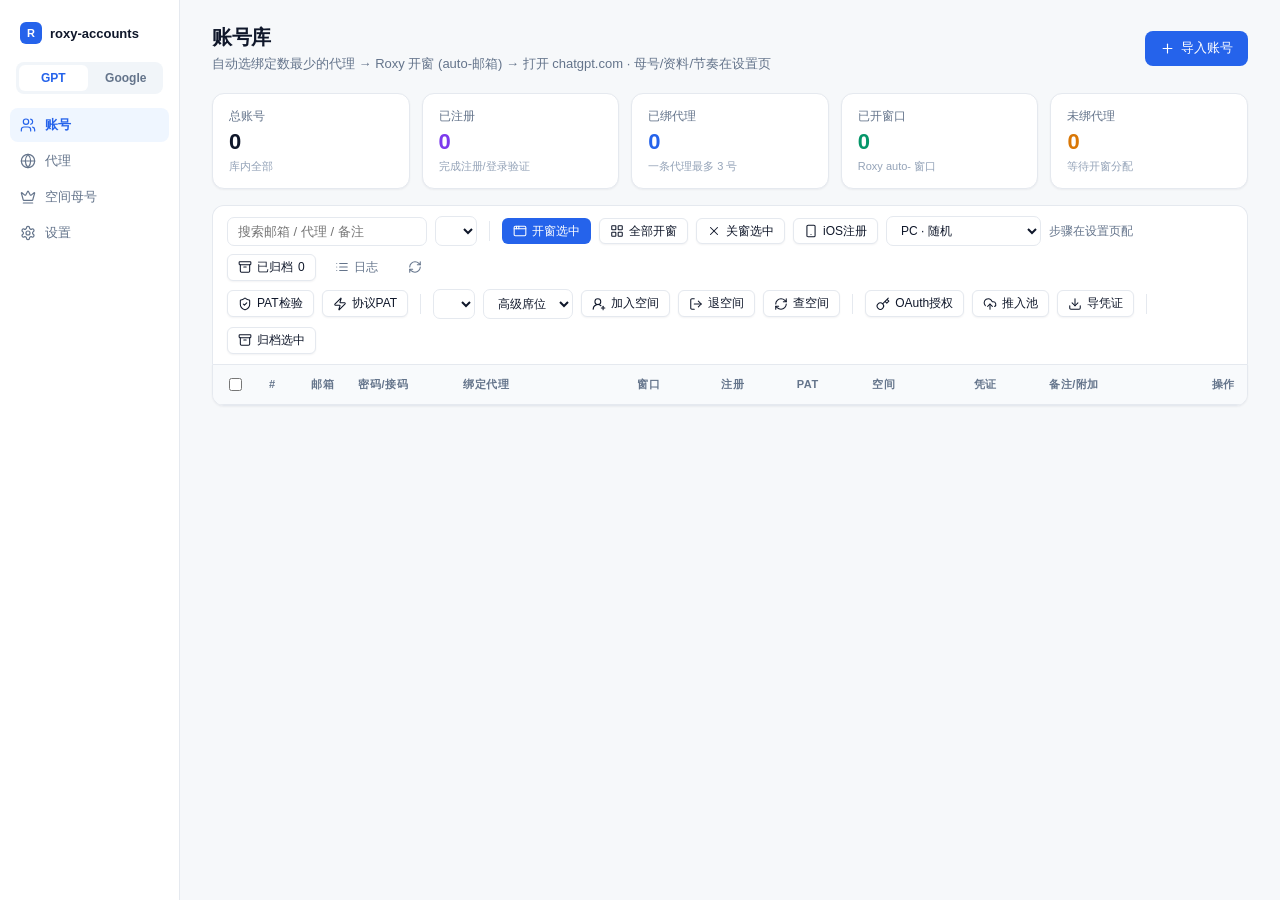
==== commit 5a2e4469: "日志窗口加手动开关按钮 - 工具栏加「日志」按钮主动开合, 日志卡片头部加 × 收起 - 开合状态存 localStorage(joblog-open): 手动开过就一直开,   切页/刷新回来照样在" ====
--- a/accounts.html
+++ b/accounts.html
@@ -69,7 +69,8 @@
       <span class="job-tabs" id="job-tabs"></span>
       <span style="display:flex;align-items:center;gap:8px">
         <button class="btn btn-outline btn-sm btn-danger" id="job-stop" style="display:none"><i data-ic="square"></i>停止</button>
-        <span id="job-log-state"></span></span></div>
+        <span id="job-log-state"></span>
+        <button class="btn btn-ghost btn-sm" id="log-close" title="收起日志窗口"><i data-ic="x"></i></button></span></div>
     <pre id="job-log-pre"></pre>
     <div id="oauth-cb-row" style="display:none;gap:8px;margin-top:8px;align-items:center">
       <input class="form-input" id="oauth-cb" placeholder="自动截码失败? 手动兜底: 浏览器地址栏复制 http://localhost:1455/auth/callback?code=...&state=... 整串贴进来" style="flex:1;font-size:12px">
@@ -91,6 +92,7 @@
       <span style="flex:1"></span>
       <span class="subtitle" id="sel-hint" style="font-size:12px"></span>
       <button class="btn btn-outline btn-sm" id="view-arch" title="归档的账号在这 —— 窗口已删留记录, 可恢复/真删"><i data-ic="archive"></i>已归档 <span id="arch-n">0</span></button>
+      <button class="btn btn-ghost btn-sm" id="log-toggle" title="日志窗口开关"><i data-ic="list"></i>日志<span id="log-dot" class="dot" style="display:none;margin-left:4px"></span></button>
       <button class="btn btn-ghost btn-sm" id="reload" title="刷新"><i data-ic="refresh-cw"></i></button>
     </div>
     <div class="toolbar-row">
@@ -290,7 +292,7 @@
   $("tbody").innerHTML = rows.map((a, i) => {
     const idx = (page - 1) * SIZE + i + 1;
     const px = a.proxy
-      ? `<span class="pill pill-ok mono">${esc(a.proxy)}</span>`
+      ? `<span class="pill pill-ok mono copyable" data-c="${esc(a.proxy_full || a.proxy)}" title="点击复制代理 ${esc(a.proxy)} (scheme://user:pass@host:port, 外部程序直接用)">${esc(a.proxy)}</span>`
       : `<span class="pill pill-dim">未绑</span>`;
     const win = a.win
       ? `<span class="pill pill-ok">已开</span>`
@@ -419,15 +421,27 @@
   $("oauth-cb-row").style.display = curTab === "cpa" ? "flex" : "none";
 }
 
+// 日志窗口开合状态: "1" 手动开 / "0" 手动关 / null 自动(有数据就开)
+const LOGKEY = "joblog-open";
+function setLog(open, manual) {
+  if (manual) localStorage.setItem(LOGKEY, open ? "1" : "0");
+  $("job-log").style.display = open ? "block" : "none";
+}
+const logClosed = () => localStorage.getItem(LOGKEY) === "0";
+if (localStorage.getItem(LOGKEY) === "1")
+  $("job-log").style.display = "block";
+
 async function pollJobs() {
   const keys = Object.keys(TABS);
   const rs = await Promise.all(keys.map(k =>
     fetch(TABS[k].api).then(r => r.json()).catch(() => null)));
   keys.forEach((k, i) => { if (rs[i]) tabData[k] = rs[i]; });
-  if (keys.some(k => (tabData[k].log || []).length || tabData[k].running))
+  if (!logClosed() && keys.some(k =>
+      (tabData[k].log || []).length || tabData[k].running))
     $("job-log").style.display = "block";
   renderJobTab();
   const anyRun = keys.some(k => tabData[k].running);
+  $("log-dot").style.display = anyRun && $("job-log").style.display !== "block" ? "" : "none";
   if (anyRun && !jobPollT) jobPollT = setInterval(pollJobs, 1200);
   if (!anyRun && jobPollT) {
     clearInterval(jobPollT); jobPollT = null; await load();
@@ -435,10 +449,13 @@
 }
 function jobTab(k) {
   curTab = k;
-  $("job-log").style.display = "block";
+  setLog(true, true);
   renderJobTab();
   if (!jobPollT) jobPollT = setInterval(pollJobs, 1200);
 }
+$("log-toggle").onclick = () =>
+  setLog($("job-log").style.display !== "block", true);
+$("log-close").onclick = () => setLog(false, true);
 $("job-stop").onclick = async () => {
   await post(TABS[curTab].stop, {});
   toast("已请求停止 —— 当前账号做完手上这步就停");
--- a/ui.css
+++ b/ui.css
@@ -215,7 +215,7 @@
 .job-tab .ic { width: 13px; height: 13px; }
 .job-tab:hover { color: #dbe4f0; border-color: #3b4c6b; }
 .job-tab.on { background: var(--primary); color: #fff; border-color: var(--primary); }
-.job-tab .dot {
+.dot {
   width: 6px; height: 6px; border-radius: 50%;
   background: #34d399; display: inline-block; animation: jk 1s infinite;
 }
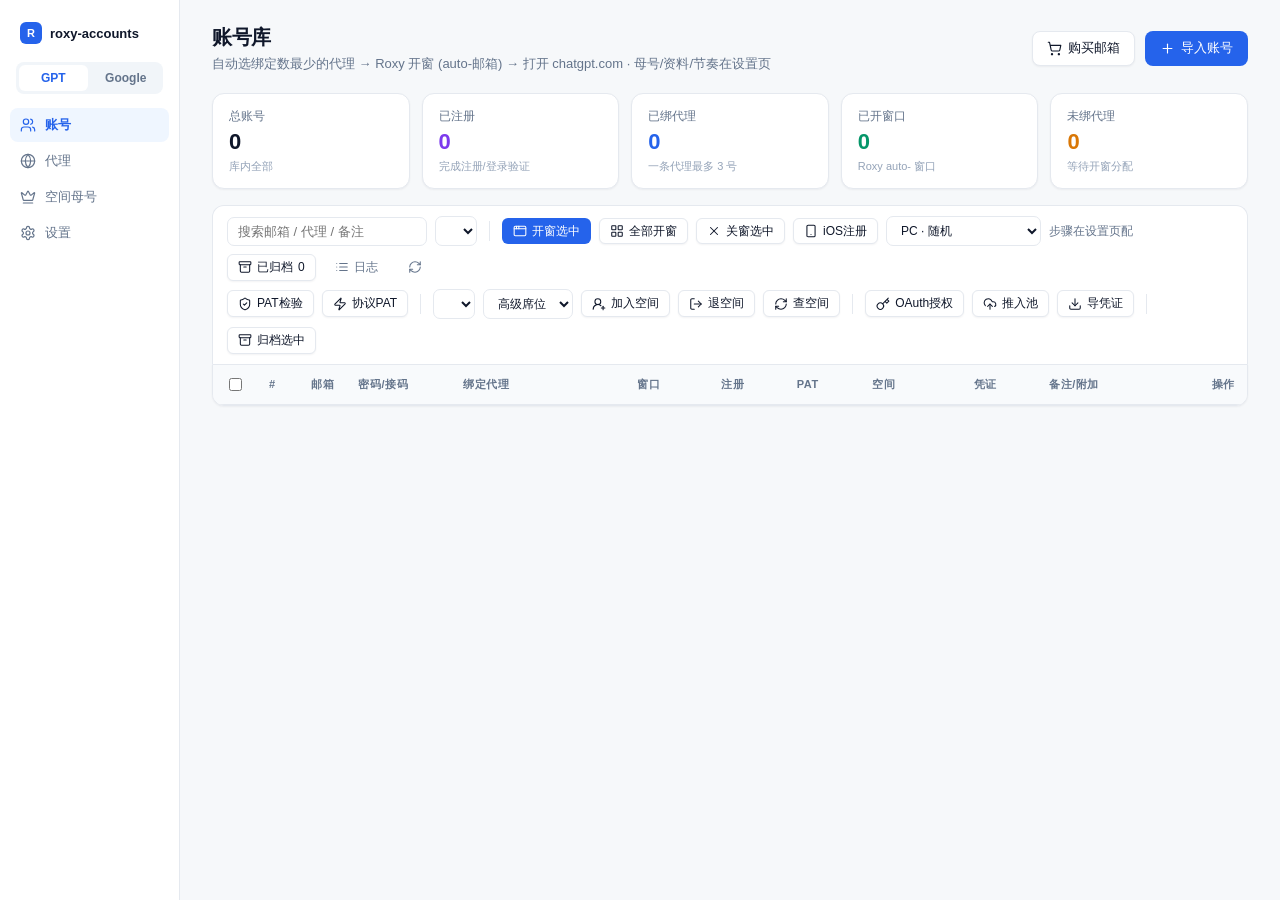
==== commit 09d71132: "qan8商城进货 + 自动化串链 + Roxy关窗修复 商城 (谷歌邮箱API业务·Chatgpt): - 简易接口对接: 余额/商品/下单/查单, 全部走上级代理;   发货 email----取码" ====
--- a/accounts.html
+++ b/accounts.html
@@ -29,6 +29,7 @@
       <div class="subtitle">自动选绑定数最少的代理 → Roxy 开窗 (auto-邮箱) → 打开 <span id="target-url">chatgpt.com</span> · 母号/资料/节奏在设置页</div>
     </div>
     <div class="header-actions">
+      <button class="btn btn-outline" id="btn-buy"><i data-ic="cart"></i>购买邮箱</button>
       <button class="btn btn-primary" id="btn-import"><i data-ic="plus"></i>导入账号</button>
     </div>
   </div>
@@ -55,6 +56,27 @@
     <div style="display:flex;align-items:center;gap:10px;margin-top:10px">
       <button class="btn btn-primary btn-sm" id="do-import">确认导入</button>
       <span class="subtitle" id="import-msg"></span>
+    </div>
+  </div>
+
+  <div class="drawer-card" id="buy-box" style="display:none">
+    <div class="drawer-title">
+      <i data-ic="cart"></i><span>商城进货（qan8 · 谷歌邮箱API业务 —— 发货 <code>email----接码链接</code> 自动入库）</span>
+      <button class="btn btn-ghost btn-sm" id="buy-close"><i data-ic="x"></i>关闭</button>
+    </div>
+    <div class="subtitle" id="buy-info" style="margin-bottom:8px"></div>
+    <div style="display:flex;align-items:center;gap:10px">
+      <input class="form-input" id="buy-qty" type="number" min="1" max="5000" value="10" style="width:90px">
+      <span class="subtitle">个</span>
+      <button class="btn btn-primary btn-sm" id="buy-go">下单进货</button>
+      <span class="subtitle" id="buy-msg"></span>
+    </div>
+    <div class="subtitle" style="margin-top:8px;font-size:12px;color:var(--text-dim)">
+      API Key / 商品 sku 在设置页配 · 下单后等发货(≤2分钟)自动导入 · 超时未发货存挂单, 重开此面板自动补拉 · 接码回602自动售后退款
+    </div>
+    <div style="display:flex;align-items:center;gap:8px;margin-top:8px">
+      <input class="form-input" id="buy-ordno" placeholder="补单: 粘贴商城 order_no (会员中心可查)" style="width:280px;font-size:12px">
+      <button class="btn btn-outline btn-sm" id="buy-retry">补拉发货</button>
     </div>
   </div>
 
@@ -575,6 +597,60 @@
   await load();
 };
 
+// ---- 商城进货 ----
+$("btn-buy").onclick = async () => {
+  $("buy-box").style.display = "block";
+  $("buy-msg").textContent = "";
+  $("buy-info").textContent = "加载商品信息中…";
+  const r = await fetch("/api/shop/info").then(r => r.json())
+    .catch(() => null);
+  if (!r || r.error) {
+    $("buy-info").textContent = "";
+    $("buy-msg").textContent = "✗ " +
+      ((r && r.error) || "商城接口不通 —— 先到设置页配 API Key");
+    return;
+  }
+  const p = r.product || {};
+  $("buy-info").textContent =
+    `余额 ¥${r.balance ?? "?"} · ${p.name || "sku " + (p.sku_id || "?")}` +
+    ` · ¥${p.price ?? "?"}/个 · 库存 ${p.stock ?? "?"}` +
+    (r.drained ? ` · 已补拉 ${r.drained} 单` : "") +
+    (r.pending ? ` · ${r.pending} 单处理中` : "");
+};
+$("buy-close").onclick = () =>
+  $("buy-box").style.display = "none";
+$("buy-go").onclick = async e => {
+  const qty = parseInt($("buy-qty").value) || 1;
+  e.target.disabled = true;
+  $("buy-msg").textContent = "下单 + 等发货中 (≤2分钟)…";
+  const r = await post("/api/accounts/buy", { quantity: qty })
+    .catch(() => null);
+  e.target.disabled = false;
+  if (!r) { $("buy-msg").textContent = "✗ 请求失败"; return; }
+  if (r.error) { $("buy-msg").textContent = "✗ " + r.error; return; }
+  $("buy-msg").textContent = `✓ 导入 ${r.added} 个` +
+    (r.dup ? ` · 重复跳过 ${r.dup}` : "") +
+    (r.bad && r.bad.length ? ` · ${r.bad.length} 行无法识别` : "");
+  toast("✓ 进货完成");
+  await load();
+};
+$("buy-retry").onclick = async e => {
+  const ono = $("buy-ordno").value.trim();
+  if (!ono) return toast("先粘贴 order_no");
+  e.target.disabled = true;
+  $("buy-msg").textContent = "查询订单中…";
+  const r = await post("/api/accounts/buy", { order_no: ono })
+    .catch(() => null);
+  e.target.disabled = false;
+  if (!r) { $("buy-msg").textContent = "✗ 请求失败"; return; }
+  if (r.error) { $("buy-msg").textContent = "✗ " + r.error; return; }
+  $("buy-msg").textContent = `✓ 导入 ${r.added} 个` +
+    (r.dup ? ` · 重复跳过 ${r.dup}` : "");
+  $("buy-ordno").value = "";
+  toast("✓ 补拉完成");
+  await load();
+};
+
 $("open-sel").onclick = e => {
   if (!sel.size) return toast("先勾选账号");
   startOpen([...sel], e.currentTarget);
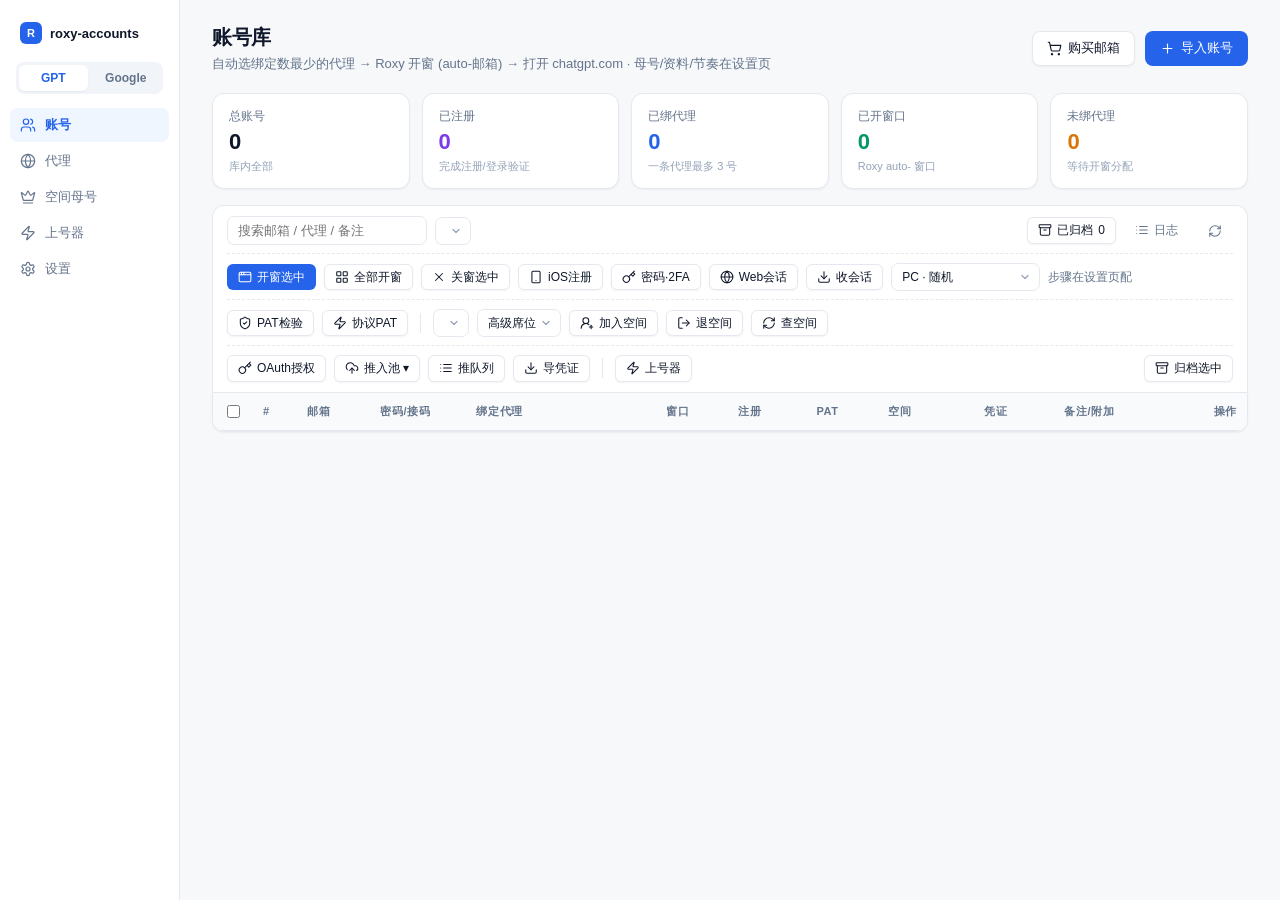
==== commit 6fe85674: "协议web会话+免登录OAuth: sentinel web链铸cookie落盘, 协议消费免开窗 - _web_mint 改走真实web链 (csrf/signin→authorize→sentin" ====
--- a/accounts.html
+++ b/accounts.html
@@ -104,18 +104,22 @@
     <div class="toolbar-row">
       <input class="form-input" id="q" data-persist placeholder="搜索邮箱 / 代理 / 备注" style="width:200px">
       <select class="form-select" id="f-space" data-persist style="font-size:12px" title="按已加入的空间筛选"></select>
-      <span class="tb-sep"></span>
-      <button class="btn btn-primary btn-sm" id="open-sel"><i data-ic="app-window"></i>开窗选中</button>
-      <button class="btn btn-outline btn-sm" id="open-all"><i data-ic="layout-grid"></i>全部开窗</button>
-      <button class="btn btn-outline btn-sm" id="close-sel" title="关掉选中账号的浏览器进程 —— 窗口配置留着, 下次开窗原窗秒起 (不是归档, 不删窗)"><i data-ic="x"></i>关窗选中</button>
-      <button class="btn btn-outline btn-sm" id="ios-reg" title="iOS 协议注册: 纯接口重放 iOS App 注册流 (邮箱→OTP→资料→token), 不开窗 · 需要接码链接 + 可用代理"><i data-ic="smartphone"></i>iOS注册</button>
-      <select class="form-select" id="env-sel" data-persist style="font-size:12px" title="新建窗口的指纹环境 (PC/手机+具体系统版本) —— 已建窗口不受影响, 重建归档窗也按这个"></select>
-      <span class="subtitle" style="font-size:12px" title="到设置页勾选自动化步骤: 接码监听/资料生成/邮箱/填码/密码/资料">步骤在设置页配</span>
       <span style="flex:1"></span>
       <span class="subtitle" id="sel-hint" style="font-size:12px"></span>
       <button class="btn btn-outline btn-sm" id="view-arch" title="归档的账号在这 —— 窗口已删留记录, 可恢复/真删"><i data-ic="archive"></i>已归档 <span id="arch-n">0</span></button>
       <button class="btn btn-ghost btn-sm" id="log-toggle" title="日志窗口开关"><i data-ic="list"></i>日志<span id="log-dot" class="dot" style="display:none;margin-left:4px"></span></button>
       <button class="btn btn-ghost btn-sm" id="reload" title="刷新"><i data-ic="refresh-cw"></i></button>
+    </div>
+    <div class="toolbar-row">
+      <button class="btn btn-primary btn-sm" id="open-sel"><i data-ic="app-window"></i>开窗选中</button>
+      <button class="btn btn-outline btn-sm" id="open-all"><i data-ic="layout-grid"></i>全部开窗</button>
+      <button class="btn btn-outline btn-sm" id="close-sel" title="关掉选中账号的浏览器进程 —— 窗口配置留着, 下次开窗原窗秒起 (不是归档, 不删窗)"><i data-ic="x"></i>关窗选中</button>
+      <button class="btn btn-outline btn-sm" id="ios-reg" title="iOS 协议注册: 纯接口重放 iOS App 注册流 (邮箱→OTP→资料→token), 不开窗 · 需要接码链接 + 可用代理"><i data-ic="smartphone"></i>iOS注册</button>
+      <button class="btn btn-outline btn-sm" id="ios-sec" title="补密码+2FA: ios.at 直接打 mfa enroll/activate 绑 TOTP (secret 存 a.totp, 列表出动态码); 密码走 iOS 链 OTP 验证后 user/register 写入 —— 需要接码链接 + ios.at/rt"><i data-ic="key"></i>密码·2FA</button>
+      <button class="btn btn-outline btn-sm" id="web-mint" title="铸web会话: codex链OTP协议登录一次, 会话cookie存 a.web —— 之后 OAuth 注入cookie免开窗免再登录 (需要接码链接还活)"><i data-ic="globe"></i>Web会话</button>
+      <button class="btn btn-outline btn-sm" id="web-harvest" title="收web会话: 开窗一次抽 cookie 存 a.web —— 邮箱已死的号唯一铸法 (一次性, 之后 OAuth 免开窗)"><i data-ic="download"></i>收会话</button>
+      <select class="form-select" id="env-sel" data-persist style="font-size:12px" title="新建窗口的指纹环境 (PC/手机+具体系统版本) —— 已建窗口不受影响, 重建归档窗也按这个"></select>
+      <span class="subtitle" style="font-size:12px;white-space:nowrap" title="到设置页勾选自动化步骤: 接码监听/资料生成/邮箱/填码/密码/资料">步骤在设置页配</span>
     </div>
     <div class="toolbar-row">
       <button class="btn btn-outline btn-sm" id="pat-sel"><i data-ic="shield-check"></i>PAT检验</button>
@@ -129,11 +133,18 @@
       <button class="btn btn-outline btn-sm" id="join-sel" title="母号批量邀请 → 子号开窗刷新接受邀请"><i data-ic="user-plus"></i>加入空间</button>
       <button class="btn btn-outline btn-sm" id="leave-sel" title="子号主动退出空间: 选了空间筛选就直接退它, 否则弹窗逐个选取"><i data-ic="log-out"></i>退空间</button>
       <button class="btn btn-outline btn-sm" id="ws-refresh" title="开窗拉每个号实际所在空间 (accounts/check 实况, 写入成员列表)"><i data-ic="refresh-cw"></i>查空间</button>
-      <span class="tb-sep"></span>
+    </div>
+    <div class="toolbar-row">
       <button class="btn btn-outline btn-sm" id="cpa-sel" title="本地算OAuth链接 → 开(原/同IP新)窗口授权 → 截回调 → 经账号代理换token → 生成CPA凭证"><i data-ic="key"></i>OAuth授权</button>
-      <button class="btn btn-outline btn-sm" id="cpa-push" title="把已生成的凭证 JSON 推入 CPA 号池 (auth-files)"><i data-ic="cloud-upload"></i>推入池</button>
+      <span class="dd">
+        <button class="btn btn-outline btn-sm" id="cpa-push" title="把已生成的凭证 JSON 推入 CPA 号池 (auth-files) —— 下拉多选目标号池"><i data-ic="cloud-upload"></i>推入池 ▾</button>
+        <div class="dd-menu" id="cpa-dd-menu" style="display:none"></div>
+      </span>
+      <button class="btn btn-outline btn-sm" id="cpa-queue" title="选中账号的凭证提交到远程上号器队列 —— 不直接进池, 由远程调度器按容量模型自动推 (需上号器页切到远程模式)"><i data-ic="list"></i>推队列</button>
       <button class="btn btn-outline btn-sm" id="cpa-export" title="导出选中账号的 CPA 凭证 JSON (zip 打包)"><i data-ic="download"></i>导凭证</button>
       <span class="tb-sep"></span>
+      <button class="btn btn-outline btn-sm" id="pusher-toggle" title="上号器: 按容量模型自动把「已生成」凭证补进 CPA 号池"><i data-ic="zap"></i>上号器 <span id="pu-run-dot" class="dot" style="display:none"></span></button>
+      <span style="flex:1"></span>
       <button class="btn btn-outline btn-sm" id="del-sel" title="归档 = 删掉 Roxy 窗口释放配额, 账号记录+凭证+代理绑定保留"><i data-ic="archive"></i>归档选中</button>
     </div>
   </div>
@@ -150,21 +161,21 @@
   </div>
 
   <div class="table-card">
-    <table class="data-table">
+    <table class="data-table sticky-id">
       <thead>
         <tr>
           <th style="width:36px"><input type="checkbox" id="ck-all"></th>
           <th style="width:44px">#</th>
           <th>邮箱</th>
-          <th style="width:110px">密码/接码</th>
+          <th style="width:96px">密码/接码</th>
           <th style="width:190px">绑定代理</th>
-          <th style="width:90px">窗口</th>
-          <th style="width:80px">注册</th>
-          <th style="width:80px">PAT</th>
-          <th style="width:110px">空间</th>
+          <th style="width:72px">窗口</th>
+          <th style="width:78px">注册</th>
+          <th style="width:72px">PAT</th>
+          <th style="width:96px">空间</th>
           <th style="width:80px">凭证</th>
           <th>备注/附加</th>
-          <th style="width:150px;text-align:right">操作</th>
+          <th style="text-align:right">操作</th>
         </tr>
       </thead>
       <tbody id="tbody"></tbody>
@@ -326,6 +337,11 @@
         : a.reg === "yes"
           ? `<span class="pill pill-ok" title="已注册老号, 登录验证通过 ${esc(a.reg_at||"")}">已注册</span>`
           : `<span class="pill pill-dim">未注册</span>`;
+    const webp = (a.web && a.web.has_cookies)
+      ? (a.web.dead
+          ? ` <span class="pill pill-bad" title="web会话已失效 (OAuth被要求重新验证), 需重铸 ${esc(a.web.got_at||"")}">web✗</span>`
+          : ` <span class="pill" style="background:#ecfeff;color:#0e7490;border:1px solid #a5f3fc" title="${a.web.how === "harvest" ? "开窗收cookie" : "codex链OTP协议登录"} ${esc(a.web.got_at||"")}${a.web.live ? " · OAuth已验证可用" : ""}">${a.web.how === "harvest" ? "web会话" : "协议登录"}${a.web.live ? "✓" : ""}</span>`)
+      : "";
     const pat = a.pat === "good"
       ? `<span class="pill pill-ok" title="建 PAT 跳身份验证 = 良好 ${esc(a.pat_at||"")}">良好</span>`
       : a.pat === "low"
@@ -356,7 +372,7 @@
       return h || `<span class="pill pill-dim">—</span>`;
     })();
     const cpa = a.cpa === "yes"
-      ? `<a class="pill pill-ok" href="/api/accounts/${a.id}/cred" title="已入CPA池 ${esc(a.cpa_at||"")} —— 点下载凭证 ${esc(a.cred_file||"")}">已入池</a>`
+      ? `<a class="pill pill-ok" href="/api/accounts/${a.id}/cred" title="已入CPA池 ${esc(a.cpa_at||"")}${(a.cpa_pools||[]).length ? " · " + esc(a.cpa_pools.join(" + ")) : ""} —— 点下载凭证 ${esc(a.cred_file||"")}">已入池${(a.cpa_pools||[]).length > 1 ? "×" + a.cpa_pools.length : ""}</a>`
       : a.cpa === "ready"
         ? `<a class="pill" style="background:#eff6ff;color:#1d4ed8;border:1px solid #bfdbfe" href="/api/accounts/${a.id}/cred" title="凭证已备好 ${esc(a.cred_at||"")} —— 点下载 ${esc(a.cred_file||"")}, 勾选后推入池">已生成</a>`
         : a.cpa === "pending"
@@ -390,11 +406,11 @@
       <td class="mono">${pw}</td>
       <td>${px}</td>
       <td>${win}</td>
-      <td>${reg}</td>
+      <td>${reg}${webp}</td>
       <td>${pat}</td>
       <td>${sp}</td>
       <td>${cpa}</td>
-      <td style="max-width:200px;overflow:hidden;text-overflow:ellipsis;white-space:nowrap" title="${esc(a.note || a.extra || "")}">${esc(a.note || a.extra || "")}</td>
+      <td style="max-width:150px;overflow:hidden;text-overflow:ellipsis;white-space:nowrap" title="${esc(a.note || a.extra || "")}">${esc(a.note || a.extra || "")}</td>
       <td style="text-align:right;white-space:nowrap">${acts}</td>
     </tr>`;
   }).join("") || `<tr><td colspan="12" style="text-align:center;color:var(--text-dim);padding:32px">暂无账号 —— 点右上角「导入账号」</td></tr>`;
@@ -415,10 +431,12 @@
   leave:{ icon: "log-out",      name: "退出",  api: "/api/accounts/leave/status", stop: "/api/accounts/leave/stop" },
   cpa:  { icon: "key",          name: "OAuth", api: "/api/accounts/cpa/status",   stop: "/api/accounts/cpa/stop" },
   ios:  { icon: "smartphone",   name: "iOS注册", api: "/api/accounts/ios-reg/status", stop: "/api/accounts/ios-reg/stop" },
+  sec:  { icon: "key",          name: "密码·2FA", api: "/api/accounts/ios-sec/status", stop: "/api/accounts/ios-sec/stop" },
+  web:  { icon: "globe",        name: "Web会话", api: "/api/accounts/web-mint/status", stop: "/api/accounts/web-mint/stop" },
   ppat: { icon: "zap",          name: "协议PAT", api: "/api/accounts/proto-pat/status", stop: "/api/accounts/proto-pat/stop" },
 };
 const tabData = {};
-let curTab = "open", jobPollT = null;
+let curTab = "open";
 
 $("job-tabs").innerHTML = Object.keys(TABS)
   .map(k => `<button class="job-tab" data-tab="${k}"></button>`).join("");
@@ -453,27 +471,53 @@
 if (localStorage.getItem(LOGKEY) === "1")
   $("job-log").style.display = "block";
 
+// 只认"本次会话眼看着 running→结束"的任务完成:
+// 服务端 results 常驻, 老结果不能拿来清当前选中 (那是过去跑完的号)。
+const wasRun = {};
+let pollBusy = false, lastListPoll = 0;
 async function pollJobs() {
-  const keys = Object.keys(TABS);
-  const rs = await Promise.all(keys.map(k =>
-    fetch(TABS[k].api).then(r => r.json()).catch(() => null)));
-  keys.forEach((k, i) => { if (rs[i]) tabData[k] = rs[i]; });
-  if (!logClosed() && keys.some(k =>
-      (tabData[k].log || []).length || tabData[k].running))
-    $("job-log").style.display = "block";
-  renderJobTab();
-  const anyRun = keys.some(k => tabData[k].running);
-  $("log-dot").style.display = anyRun && $("job-log").style.display !== "block" ? "" : "none";
-  if (anyRun && !jobPollT) jobPollT = setInterval(pollJobs, 1200);
-  if (!anyRun && jobPollT) {
-    clearInterval(jobPollT); jobPollT = null; await load();
+  if (pollBusy) return;
+  pollBusy = true;
+  try {
+    const keys = Object.keys(TABS);
+    const rs = await Promise.all(keys.map(k =>
+      fetch(TABS[k].api).then(r => r.json()).catch(() => null)));
+    keys.forEach((k, i) => { if (rs[i]) tabData[k] = rs[i]; });
+    let needLoad = false;
+    keys.forEach(k => {
+      const d = tabData[k];
+      if (!d) return;
+      if (d.running) { wasRun[k] = true; return; }
+      if (wasRun[k]) {
+        // 刚跑完一批: 清掉这批的选中 + 立刻刷列表上屏结果
+        wasRun[k] = false;
+        Object.keys(d.results || {}).forEach(id => sel.delete(id));
+        $("ck-all").checked = false;
+        needLoad = true;
+      }
+    });
+    // 任务在跑时定期刷列表 (~4s): 注册/OAuth 完成的徽标及时上屏,
+    // 不用等整批结束
+    const anyRun = keys.some(k => tabData[k].running);
+    if (anyRun && Date.now() - lastListPoll > 4000) {
+      lastListPoll = Date.now();
+      needLoad = true;
+    }
+    $("sel-hint").textContent = sel.size ? `已选 ${sel.size} 个` : "";
+    if (needLoad) await load();
+    if (!logClosed() && keys.some(k =>
+        (tabData[k].log || []).length || tabData[k].running))
+      $("job-log").style.display = "block";
+    renderJobTab();
+    $("log-dot").style.display = anyRun && $("job-log").style.display !== "block" ? "" : "none";
+  } finally {
+    pollBusy = false;
   }
 }
 function jobTab(k) {
   curTab = k;
   setLog(true, true);
   renderJobTab();
-  if (!jobPollT) jobPollT = setInterval(pollJobs, 1200);
 }
 $("log-toggle").onclick = () =>
   setLog($("job-log").style.display !== "block", true);
@@ -790,6 +834,45 @@
   });
 };
 
+$("ios-sec").onclick = e => {
+  const btn = e.currentTarget;
+  if (!sel.size) return toast("先勾选账号");
+  const ids = [...sel];
+  btn.disabled = true;
+  post("/api/accounts/ios-sec", { ids }).then(r => {
+    btn.disabled = false;
+    jobTab("sec");
+    if (r.error) return toast("✗ " + r.error);
+    toast(`补密码+2FA 启动: ${r.count} 个账号`);
+  });
+};
+
+$("web-mint").onclick = e => {
+  const btn = e.currentTarget;
+  if (!sel.size) return toast("先勾选账号");
+  const ids = [...sel];
+  btn.disabled = true;
+  post("/api/accounts/web-mint", { ids }).then(r => {
+    btn.disabled = false;
+    jobTab("web");
+    if (r.error) return toast("✗ " + r.error);
+    toast(`铸web会话启动: ${r.count} 个账号`);
+  });
+};
+
+$("web-harvest").onclick = e => {
+  const btn = e.currentTarget;
+  if (!sel.size) return toast("先勾选账号");
+  const ids = [...sel];
+  btn.disabled = true;
+  post("/api/accounts/web-mint", { ids, mode: "harvest" }).then(r => {
+    btn.disabled = false;
+    jobTab("web");
+    if (r.error) return toast("✗ " + r.error);
+    toast(`收web会话启动: ${r.count} 个账号 (开窗一次性收cookie)`);
+  });
+};
+
 $("ppat-sel").onclick = e => {
   const btn = e.currentTarget;
   if (!sel.size) return toast("先勾选账号");
@@ -997,20 +1080,72 @@
     toast(`OAuth 授权启动: ${r.count} 个账号 —— 开窗走完授权页`);
   });
 };
+// ---- 推入池: 下拉多选号池 + 推送按钮 ----
+function cpaMenu() {
+  const m = $("cpa-dd-menu");
+  if (!cpaPools.length) {
+    m.innerHTML = `<div class="dd-empty">未配置 CPA 号池 —— 到设置页「添加号池」</div>`;
+    return;
+  }
+  m.innerHTML = `<div class="dd-head">推送到号池（可多选）</div>`
+    + cpaPools.map((p, i) =>
+      `<label class="dd-opt"><input type="checkbox" class="pp-cb" value="${esc(p.name)}" ${i === 0 ? "checked" : ""}><span>${esc(p.name)}</span><span class="dd-url">${esc(p.url)}</span></label>`).join("")
+    + `<div class="dd-foot"><button class="btn btn-ghost btn-sm" id="pp-all" title="切换全选/全不选">全选</button><span style="flex:1"></span><button class="btn btn-primary btn-sm" id="pp-go">推送</button></div>`;
+}
 $("cpa-push").onclick = e => {
-  const btn = e.currentTarget;
-  if (!sel.size) return toast("先勾选账号");
+  e.stopPropagation();
+  const m = $("cpa-dd-menu");
+  if (m.style.display !== "none") { m.style.display = "none"; return; }
+  cpaMenu();
+  m.style.display = "block";
+};
+document.addEventListener("click", e => {
+  const m = $("cpa-dd-menu");
+  if (m && m.style.display !== "none" && !e.target.closest(".dd"))
+    m.style.display = "none";
+});
+$("cpa-dd-menu").addEventListener("click", e => {
+  if (e.target.closest("#pp-all")) {
+    const cbs = [...$("cpa-dd-menu").querySelectorAll(".pp-cb")];
+    const all = cbs.length && cbs.every(c => c.checked);
+    cbs.forEach(c => c.checked = !all);
+    return;
+  }
+  if (e.target.closest("#pp-go")) doCpaPush();
+});
+async function doCpaPush() {
+  if (!sel.size) return toast("先勾选账号");
+  const pools = [...$("cpa-dd-menu").querySelectorAll(".pp-cb:checked")]
+    .map(c => c.value);
+  if (!pools.length) return toast("先勾要推的号池");
+  $("cpa-dd-menu").style.display = "none";
+  const btn = $("cpa-push");
   const ids = [...sel];
   btn.disabled = true;
-  post("/api/accounts/cpa-push", { ids }).then(r => {
-    btn.disabled = false;
-    if (r.error) return toast("✗ " + r.error);
-    const fails = r.failed
-      ? Object.entries(r.failed).map(([k, v]) => k + ": " + v).join(" · ")
-      : "";
-    toast(`已推入池 ${r.ok} 个` + (fails ? " · ✗ " + fails : ""));
-    load();
-  });
+  const r = await post("/api/accounts/cpa-push", { ids, pools });
+  btn.disabled = false;
+  if (r.error) return toast("✗ " + r.error);
+  const bits = Object.entries(r.pools || {}).map(([n, v]) =>
+    `${n}✓${v.ok}` + (Object.keys(v.failed || {}).length
+      ? `✗${Object.keys(v.failed).length}` : ""));
+  const fails = r.failed
+    ? " · ✗ " + Object.entries(r.failed).map(([k, v]) => k + ": " + v).join(" · ")
+    : "";
+  toast(`推入池 ${bits.join(" · ") || r.ok + " 个"}` + fails);
+  load();
+}
+$("cpa-queue").onclick = async () => {
+  if (!sel.size) return toast("先勾选账号");
+  const btn = $("cpa-queue"); btn.disabled = true;
+  const r = await post("/api/pusher/control",
+                       { action: "enqueue_sel", ids: [...sel] });
+  btn.disabled = false;
+  if (r.err) return toast("✗ " + r.err);
+  const fails = r.failed
+    ? " · ✗ " + Object.entries(r.failed).map(([k, v]) => k + ": " + v).join(" · ")
+    : "";
+  toast(`推队列 ✓${r.ok}` + fails);
+  load();
 };
 $("cpa-export").onclick = async () => {
   if (!sel.size) return toast("先勾选有凭证的账号");
@@ -1062,7 +1197,9 @@
     `<option value="${v}">${l}</option>`).join("")
   + "</optgroup>").join("");
 ui.persistReapply();
+let cpaPools = [];
 fetch("/api/settings").then(r => r.json()).then(s => {
+  cpaPools = s.cpa_pools || [];
   if (s.open_env) $("env-sel").value = s.open_env;
 });
 $("env-sel").onchange = e => {
@@ -1070,8 +1207,18 @@
   toast("建窗环境 → " + e.target.selectedOptions[0].text);
 };
 
+// ---------- 上号器 (独立页 /pusher, 这里只留入口 + 运行指示点) ----------
+$("pusher-toggle").onclick = () => { location.href = "/pusher"; };
+(async () => {
+  try {
+    const d = await fetch("/api/pusher").then(r => r.json());
+    $("pu-run-dot").style.display = d.running ? "" : "none";
+  } catch (e) {}
+})();
+
 load();
-pollJobs();   // 页面打开时若正好有任务在跑则接上
+pollJobs();
+setInterval(pollJobs, 1500);  // 常驻轮询: 任务状态+列表及时上屏
 renderJobTab();
 </script>
 </body>
--- a/ui.css
+++ b/ui.css
@@ -65,10 +65,27 @@
   color: var(--text-muted);
 }
 .prod-switch a:hover { background: var(--surface); color: var(--text-main); }
-.prod-switch a.on { background: var(--surface); color: var(--primary); box-shadow: var(--shadow); }
+.prod-switch a.on { background: var(--surface); color: var(--primary); box-shadow: var(--shadow-sm); }
 .prod-switch a .ic { width: 13px; height: 13px; }
+.sidebar { overflow-y: auto; }
 .main { margin-left: 180px; padding: 24px 32px 80px; }
 .page-container { max-width: 1360px; margin: 0 auto; }
+
+/* 窄屏: 侧边栏收成纯图标栏, 把宽度还给表格 */
+@media (max-width: 1180px) {
+  .sidebar { width: 64px; padding: 14px 8px; }
+  .sidebar .brand { padding: 4px 4px 12px; justify-content: center; font-size: 0; }
+  .prod-switch { flex-direction: column; margin: 0 0 10px; }
+  .prod-switch a { padding: 5px 2px; font-size: 11px; }
+  .sidebar a { justify-content: center; padding: 9px 4px; }
+  .sidebar a span { display: none; }
+  .sidebar a .ic { width: 17px; height: 17px; }
+  .main { margin-left: 64px; padding: 18px 18px 64px; }
+}
+@media (max-width: 760px) {
+  .main { padding: 14px 10px 56px; }
+  .stats-grid { grid-template-columns: repeat(auto-fit, minmax(140px, 1fr)); }
+}
 
 /* ---- 页头 ---- */
 .page-header {
@@ -78,7 +95,7 @@
 .title-group { display: flex; flex-direction: column; gap: 4px; }
 h1 { font-size: 20px; font-weight: 700; margin: 0; letter-spacing: -0.3px; }
 .subtitle { font-size: 13px; color: var(--text-muted); }
-.header-actions { display: flex; align-items: center; gap: 10px; }
+.header-actions { display: flex; align-items: center; gap: 10px; flex-wrap: wrap; }
 
 /* ---- 按钮 ---- */
 .btn {
@@ -109,8 +126,17 @@
   font-size: 13px; background: var(--surface); color: var(--text-main); outline: none;
   transition: border-color .12s, box-shadow .12s;
 }
+.form-select {
+  appearance: none; -webkit-appearance: none; padding-right: 24px; cursor: pointer;
+  background-image: url("data:image/svg+xml,%3Csvg xmlns='http://www.w3.org/2000/svg' width='12' height='12' viewBox='0 0 24 24' fill='none' stroke='%2394a3b8' stroke-width='2.4' stroke-linecap='round' stroke-linejoin='round'%3E%3Cpath d='m6 9 6 6 6-6'/%3E%3C/svg%3E");
+  background-repeat: no-repeat; background-position: right 8px center;
+}
 .form-input:focus, .form-select:focus {
   border-color: var(--primary); box-shadow: 0 0 0 3px rgba(37,99,235,.12);
+}
+code {
+  font-family: ui-monospace, SFMono-Regular, Menlo, Monaco, monospace;
+  font-size: 11px; background: #f1f5f9; padding: 1px 5px; border-radius: 4px;
 }
 
 /* ---- 统计卡 / 卡片 ---- */
@@ -142,6 +168,7 @@
   display: flex; flex-direction: column; gap: 8px; border-bottom: none;
 }
 .toolbar-row { display: flex; align-items: center; gap: 8px; flex-wrap: wrap; }
+.toolbar-row + .toolbar-row { padding-top: 9px; border-top: 1px dashed var(--border); }
 .tb-sep { width: 1px; height: 20px; background: var(--border); margin: 0 4px; flex: none; }
 /* 半自动子选项做成 chip */
 .semi-opt {
@@ -158,19 +185,40 @@
 .table-card {
   background: var(--surface); border: 1px solid var(--border);
   border-radius: 0 0 var(--radius-lg) var(--radius-lg);
-  box-shadow: var(--shadow-sm); overflow: hidden;
-}
+  box-shadow: var(--shadow-sm); overflow-x: auto;
+}
+/* 独立表格滚动容器 (表格在 .card 里时用它包一层) */
+.tscroll { overflow-x: auto; }
 table.data-table { width: 100%; border-collapse: collapse; font-size: 13px; text-align: left; }
+/* 细滚动条, 让横向可滚动性可见 */
+*::-webkit-scrollbar { width: 8px; height: 8px; }
+*::-webkit-scrollbar-thumb { background: #cbd5e1; border-radius: 8px; }
+*::-webkit-scrollbar-thumb:hover { background: #94a3b8; }
+*::-webkit-scrollbar-track, *::-webkit-scrollbar-corner { background: transparent; }
+* { scrollbar-width: thin; scrollbar-color: #cbd5e1 transparent; }
 table.data-table th {
   background: #f8fafc; color: var(--text-muted); font-size: 11px; font-weight: 600;
-  text-transform: uppercase; letter-spacing: .05em; padding: 10px 12px;
+  text-transform: uppercase; letter-spacing: .05em; padding: 9px 10px;
   border-bottom: 1px solid var(--border); white-space: nowrap;
 }
-table.data-table td { padding: 10px 12px; border-bottom: 1px solid #f1f5f9; vertical-align: middle; }
+table.data-table td {
+  padding: 9px 10px; border-bottom: 1px solid #f1f5f9;
+  vertical-align: middle; white-space: nowrap;
+}
 table.data-table tbody tr { transition: background .1s; }
 table.data-table tbody tr:hover { background: #f8fafc; }
 table.data-table tbody tr:last-child td { border-bottom: none; }
 .mono { font-family: ui-monospace, SFMono-Regular, Menlo, Monaco, monospace; font-size: 12px; }
+/* 宽表横向滚动时, 勾选/#/标识列(邮箱·代理·窗口名)吸顶不丢失 */
+table.data-table.sticky-id th:nth-child(1), table.data-table.sticky-id td:nth-child(1) { position: sticky; left: 0; }
+table.data-table.sticky-id th:nth-child(2), table.data-table.sticky-id td:nth-child(2) { position: sticky; left: 36px; }
+table.data-table.sticky-id th:nth-child(3), table.data-table.sticky-id td:nth-child(3) { position: sticky; left: 80px; }
+table.data-table.sticky-id th:nth-child(-n+3) { z-index: 2; background: #f8fafc; }
+table.data-table.sticky-id td:nth-child(-n+3) { z-index: 1; background: var(--surface); }
+table.data-table.sticky-id tbody tr:hover td:nth-child(-n+3) { background: #f8fafc; }
+table.data-table.sticky-id th:nth-child(3), table.data-table.sticky-id td:nth-child(3) {
+  box-shadow: 7px 0 7px -7px rgba(15,23,42,.28);
+}
 .copyable { cursor: pointer; }
 .copyable:hover { color: var(--primary); }
 
@@ -231,9 +279,32 @@
   background: var(--surface); border: 1px solid var(--border);
   border-radius: var(--radius-lg); padding: 18px;
   width: 520px; max-width: 92vw; box-shadow: var(--shadow-md);
+  max-height: 88vh; overflow-y: auto;
 }
 .modal-title { font-size: 14px; font-weight: 600; margin-bottom: 6px; display: flex; align-items: center; gap: 8px; }
 .modal-title .ic { width: 16px; height: 16px; }
+
+/* ---- 下拉菜单 (推入池号池多选等) ---- */
+.dd { position: relative; display: inline-flex; }
+.dd-menu {
+  position: absolute; top: calc(100% + 6px); left: 0; z-index: 55;
+  background: var(--surface); border: 1px solid var(--border);
+  border-radius: var(--radius-lg); box-shadow: var(--shadow-md);
+  padding: 10px; min-width: 250px; max-width: 90vw;
+}
+.dd-head { font-size: 11px; color: var(--text-dim); padding: 0 6px 6px; }
+.dd-opt {
+  display: flex; align-items: center; gap: 7px; font-size: 13px;
+  padding: 5px 6px; border-radius: 6px; cursor: pointer; white-space: nowrap;
+}
+.dd-opt:hover { background: var(--surface-hover); }
+.dd-opt input { accent-color: var(--primary); margin: 0; }
+.dd-opt .dd-url { color: var(--text-dim); font-size: 11px; margin-left: auto; padding-left: 10px; }
+.dd-empty { padding: 8px 6px; font-size: 12px; color: var(--text-dim); }
+.dd-foot {
+  display: flex; gap: 8px; align-items: center;
+  margin-top: 8px; padding-top: 8px; border-top: 1px dashed var(--border);
+}
 
 /* ---- toast ---- */
 .toast {
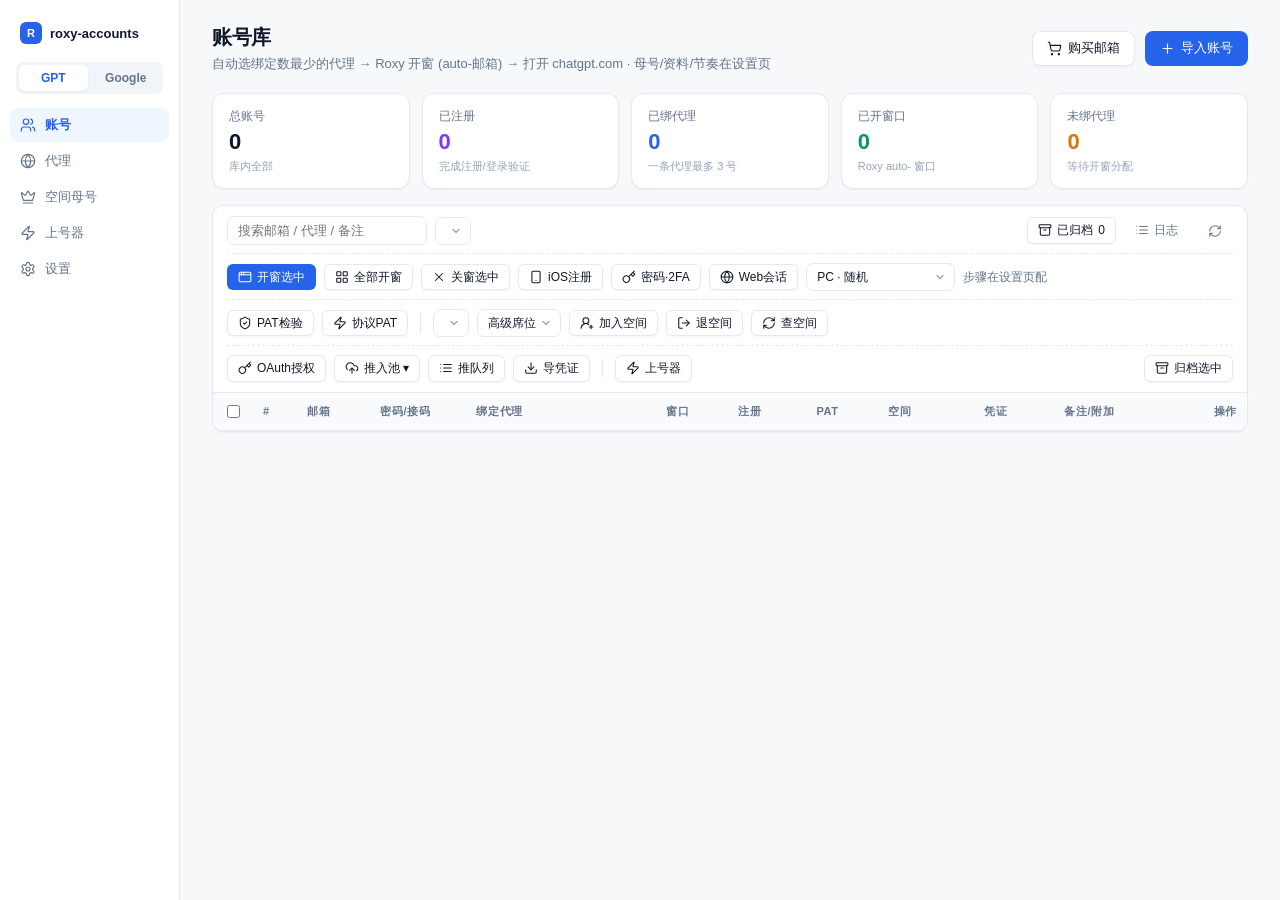
==== commit a118cf30: "协议接邀请免开窗 + 开窗免登录跳过 + 铸会话验活重试 - _web_at: web.cookies打auth/session刷新web会话取at - _proto_accept_invite: w" ====
--- a/accounts.html
+++ b/accounts.html
@@ -117,7 +117,7 @@
       <button class="btn btn-outline btn-sm" id="ios-reg" title="iOS 协议注册: 纯接口重放 iOS App 注册流 (邮箱→OTP→资料→token), 不开窗 · 需要接码链接 + 可用代理"><i data-ic="smartphone"></i>iOS注册</button>
       <button class="btn btn-outline btn-sm" id="ios-sec" title="补密码+2FA: ios.at 直接打 mfa enroll/activate 绑 TOTP (secret 存 a.totp, 列表出动态码); 密码走 iOS 链 OTP 验证后 user/register 写入 —— 需要接码链接 + ios.at/rt"><i data-ic="key"></i>密码·2FA</button>
       <button class="btn btn-outline btn-sm" id="web-mint" title="铸web会话: codex链OTP协议登录一次, 会话cookie存 a.web —— 之后 OAuth 注入cookie免开窗免再登录 (需要接码链接还活)"><i data-ic="globe"></i>Web会话</button>
-      <button class="btn btn-outline btn-sm" id="web-harvest" title="收web会话: 开窗一次抽 cookie 存 a.web —— 邮箱已死的号唯一铸法 (一次性, 之后 OAuth 免开窗)"><i data-ic="download"></i>收会话</button>
+      <button class="btn btn-outline btn-sm" id="web-harvest" style="display:none" title="收web会话: 开窗一次抽 cookie 存 a.web —— 邮箱已死的号唯一铸法 (一次性, 之后 OAuth 免开窗)"><i data-ic="download"></i>收会话</button>
       <select class="form-select" id="env-sel" data-persist style="font-size:12px" title="新建窗口的指纹环境 (PC/手机+具体系统版本) —— 已建窗口不受影响, 重建归档窗也按这个"></select>
       <span class="subtitle" style="font-size:12px;white-space:nowrap" title="到设置页勾选自动化步骤: 接码监听/资料生成/邮箱/填码/密码/资料">步骤在设置页配</span>
     </div>
@@ -271,12 +271,13 @@
     (a.extra || "").toLowerCase().includes(q));
 }
 
+const jget = u => fetch(u, { signal: AbortSignal.timeout(9000) })
+  .then(r => r.json());
 async function load() {
-  const r = await fetch("/api/accounts").then(r => r.json());
+  const r = await jget("/api/accounts");
   accounts = r.accounts || [];
   oauthTtlMin = r.oauth_ttl_min || 10;
-  const m = await fetch("/api/mother").then(r => r.json())
-    .catch(() => null);
+  const m = await jget("/api/mother").catch(() => null);
   patWsId = (m && m.mother_workspace) || "";
   patWsName = (m && m.mother_workspace_name) || "";
   const s = r.stats || {};
@@ -481,7 +482,7 @@
   try {
     const keys = Object.keys(TABS);
     const rs = await Promise.all(keys.map(k =>
-      fetch(TABS[k].api).then(r => r.json()).catch(() => null)));
+      jget(TABS[k].api).catch(() => null)));
     keys.forEach((k, i) => { if (rs[i]) tabData[k] = rs[i]; });
     let needLoad = false;
     keys.forEach(k => {
@@ -496,10 +497,12 @@
         needLoad = true;
       }
     });
-    // 任务在跑时定期刷列表 (~4s): 注册/OAuth 完成的徽标及时上屏,
-    // 不用等整批结束
+    // 定期刷列表: 任务在跑 ~4s, 空闲 ~8s。
+    // 兜底必须有无条件刷新 —— 短任务可能在两次轮询间跑完
+    // (看不到 running), 或别处在改账号数据, 都靠它上屏
     const anyRun = keys.some(k => tabData[k].running);
-    if (anyRun && Date.now() - lastListPoll > 4000) {
+    const period = anyRun ? 4000 : 8000;
+    if (Date.now() - lastListPoll > period) {
       lastListPoll = Date.now();
       needLoad = true;
     }
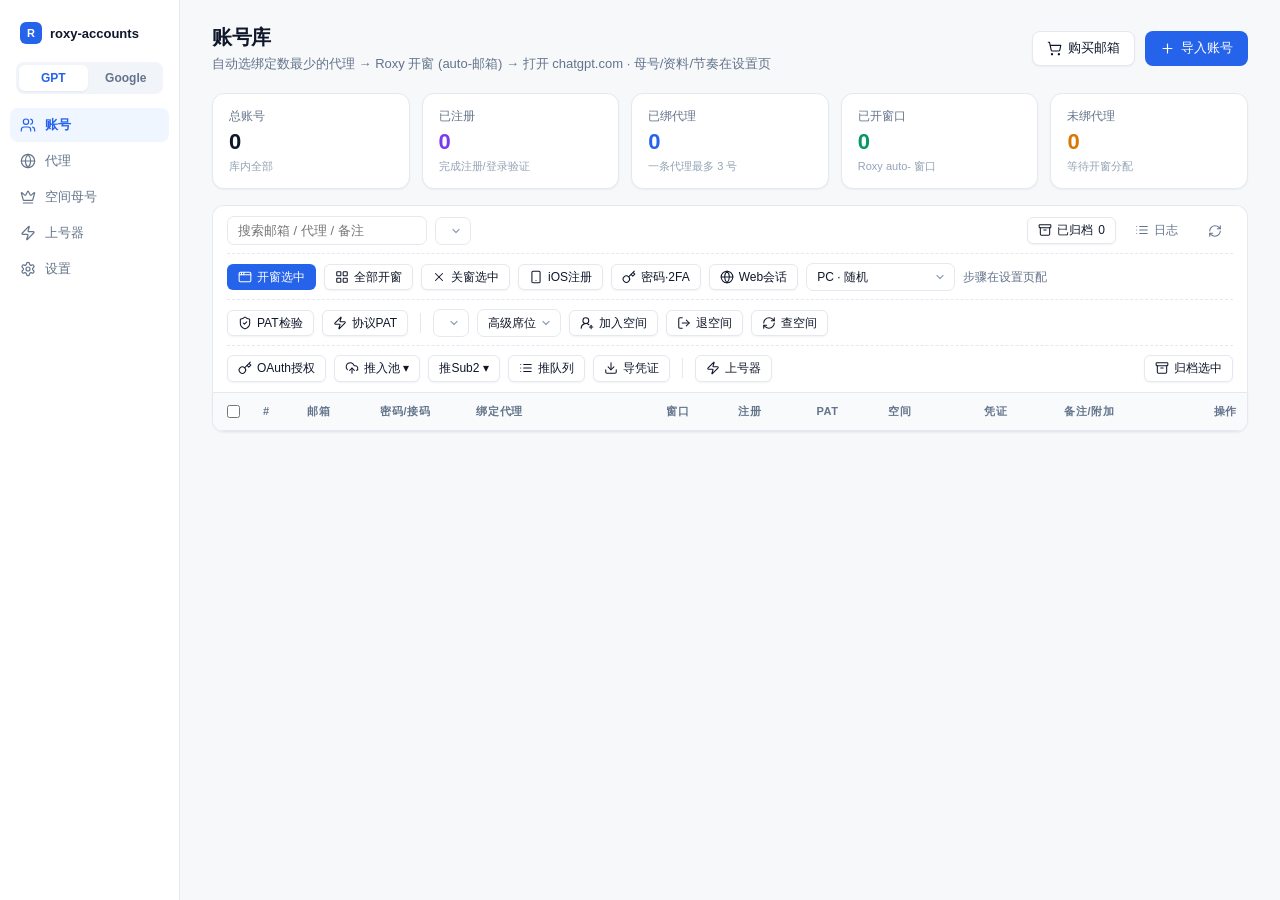
==== commit 4df1119c: "推送Sub2API: 分组+代理绑定的凭证下游推送 - _sub2_call: x-api-key 认证, {code,data} 响应包 - _sub2_ensure_proxy: 本地代理按协议+" ====
--- a/accounts.html
+++ b/accounts.html
@@ -139,6 +139,10 @@
       <span class="dd">
         <button class="btn btn-outline btn-sm" id="cpa-push" title="把已生成的凭证 JSON 推入 CPA 号池 (auth-files) —— 下拉多选目标号池"><i data-ic="cloud-upload"></i>推入池 ▾</button>
         <div class="dd-menu" id="cpa-dd-menu" style="display:none"></div>
+      </span>
+      <span class="dd">
+        <button class="btn btn-outline btn-sm" id="sub2-push" title="推凭证到 Sub2API —— 下拉勾选目标分组, 默认把账号代理也建/绑到 Sub2"><i data-ic="upload"></i>推Sub2 ▾</button>
+        <div class="dd-menu" id="sub2-dd-menu" style="display:none"></div>
       </span>
       <button class="btn btn-outline btn-sm" id="cpa-queue" title="选中账号的凭证提交到远程上号器队列 —— 不直接进池, 由远程调度器按容量模型自动推 (需上号器页切到远程模式)"><i data-ic="list"></i>推队列</button>
       <button class="btn btn-outline btn-sm" id="cpa-export" title="导出选中账号的 CPA 凭证 JSON (zip 打包)"><i data-ic="download"></i>导凭证</button>
@@ -388,6 +392,9 @@
           : a.cpa === "expired"
             ? `<span class="pill pill-bad" title="授权超时, 链接已失效 —— 重跑OAuth授权">${ui.icon("clock")}已过期</span>`
             : `<span class="pill pill-dim">—</span>`;
+    const sub2 = a.sub2 === "yes"
+      ? ` <span class="pill" style="background:#f0fdf4;color:#15803d;border:1px solid #bbf7d0" title="已推 Sub2API ${esc(a.sub2_at||"")} · 远端账号#${esc(a.sub2_id ?? "?")}${(a.sub2_groups||[]).length ? " · 组 " + esc(a.sub2_groups.join(",")) : ""}">sub2✓</span>`
+      : "";
     const acts = a.archived
       ? `<button class="btn btn-ghost btn-sm" data-act="restore" data-id="${a.id}">恢复</button>
          <button class="btn btn-ghost btn-sm" data-act="bind" data-id="${a.id}" title="手动选一条代理绑给这个号 —— 恢复后开窗用这条">${ui.icon("globe")}绑IP</button>
@@ -410,7 +417,7 @@
       <td>${reg}${webp}</td>
       <td>${pat}</td>
       <td>${sp}</td>
-      <td>${cpa}</td>
+      <td>${cpa}${sub2}</td>
       <td style="max-width:150px;overflow:hidden;text-overflow:ellipsis;white-space:nowrap" title="${esc(a.note || a.extra || "")}">${esc(a.note || a.extra || "")}</td>
       <td style="text-align:right;white-space:nowrap">${acts}</td>
     </tr>`;
@@ -1116,6 +1123,61 @@
   }
   if (e.target.closest("#pp-go")) doCpaPush();
 });
+// ---------- 推 Sub2API ----------
+async function sub2Menu() {
+  const m = $("sub2-dd-menu");
+  m.innerHTML = `<div class="dd-opt">拉分组中…</div>`;
+  const r = await fetch("/api/sub2/groups")
+    .then(r => r.json()).catch(() => null);
+  const gs = (r && r.groups) || [];
+  m.innerHTML = gs.length
+    ? gs.map((g, i) =>
+        `<label class="dd-opt"><input type="checkbox" class="sg-cb" value="${g.id}" ${i === 0 ? "checked" : ""}><span>${esc(g.name || "#" + g.id)}</span><span class="dd-url">${esc(g.platform || "")}</span></label>`).join("")
+      + `<div class="dd-opt" style="border-top:1px solid var(--bd)"><label style="display:flex;gap:6px;align-items:center"><input type="checkbox" id="sg-bind" checked>绑账号代理</label><span class="dd-url">Sub2自动建/复用</span></div>`
+      + `<div class="dd-foot"><button class="btn btn-ghost btn-sm" id="sg-all">全选</button><span style="flex:1"></span><button class="btn btn-primary btn-sm" id="sg-go">推送</button></div>`
+    : `<div class="dd-opt">${esc((r && r.error) || "没拉到分组 — 设置页配 Sub2 或先建组")}</div>`;
+}
+$("sub2-push").onclick = e => {
+  e.stopPropagation();
+  const m = $("sub2-dd-menu");
+  if (m.style.display !== "none") { m.style.display = "none"; return; }
+  sub2Menu();
+  m.style.display = "block";
+};
+document.addEventListener("click", e => {
+  const m = $("sub2-dd-menu");
+  if (m && m.style.display !== "none" && !e.target.closest(".dd"))
+    m.style.display = "none";
+});
+$("sub2-dd-menu").addEventListener("click", e => {
+  if (e.target.closest("#sg-all")) {
+    const cbs = [...$("sub2-dd-menu").querySelectorAll(".sg-cb")];
+    const all = cbs.length && cbs.every(c => c.checked);
+    cbs.forEach(c => c.checked = !all);
+    return;
+  }
+  if (e.target.closest("#sg-go")) doSub2Push();
+});
+async function doSub2Push() {
+  if (!sel.size) return toast("先勾选账号");
+  const group_ids = [...$("sub2-dd-menu").querySelectorAll(".sg-cb:checked")]
+    .map(c => parseInt(c.value, 10)).filter(n => n > 0);
+  if (!group_ids.length) return toast("先勾目标分组");
+  const bind_proxy = $("sg-bind") ? $("sg-bind").checked : true;
+  $("sub2-dd-menu").style.display = "none";
+  const btn = $("sub2-push");
+  const ids = [...sel];
+  btn.disabled = true;
+  const r = await post("/api/accounts/sub2-push",
+    { ids, group_ids, bind_proxy });
+  btn.disabled = false;
+  if (r.error) return toast("✗ " + r.error);
+  const fails = r.failed
+    ? " · ✗ " + Object.entries(r.failed).map(([k, v]) => k + ": " + v).join(" · ")
+    : "";
+  toast(`推Sub2 ✓${r.ok}${fails}`);
+  load();
+}
 async function doCpaPush() {
   if (!sel.size) return toast("先勾选账号");
   const pools = [...$("cpa-dd-menu").querySelectorAll(".pp-cb:checked")]
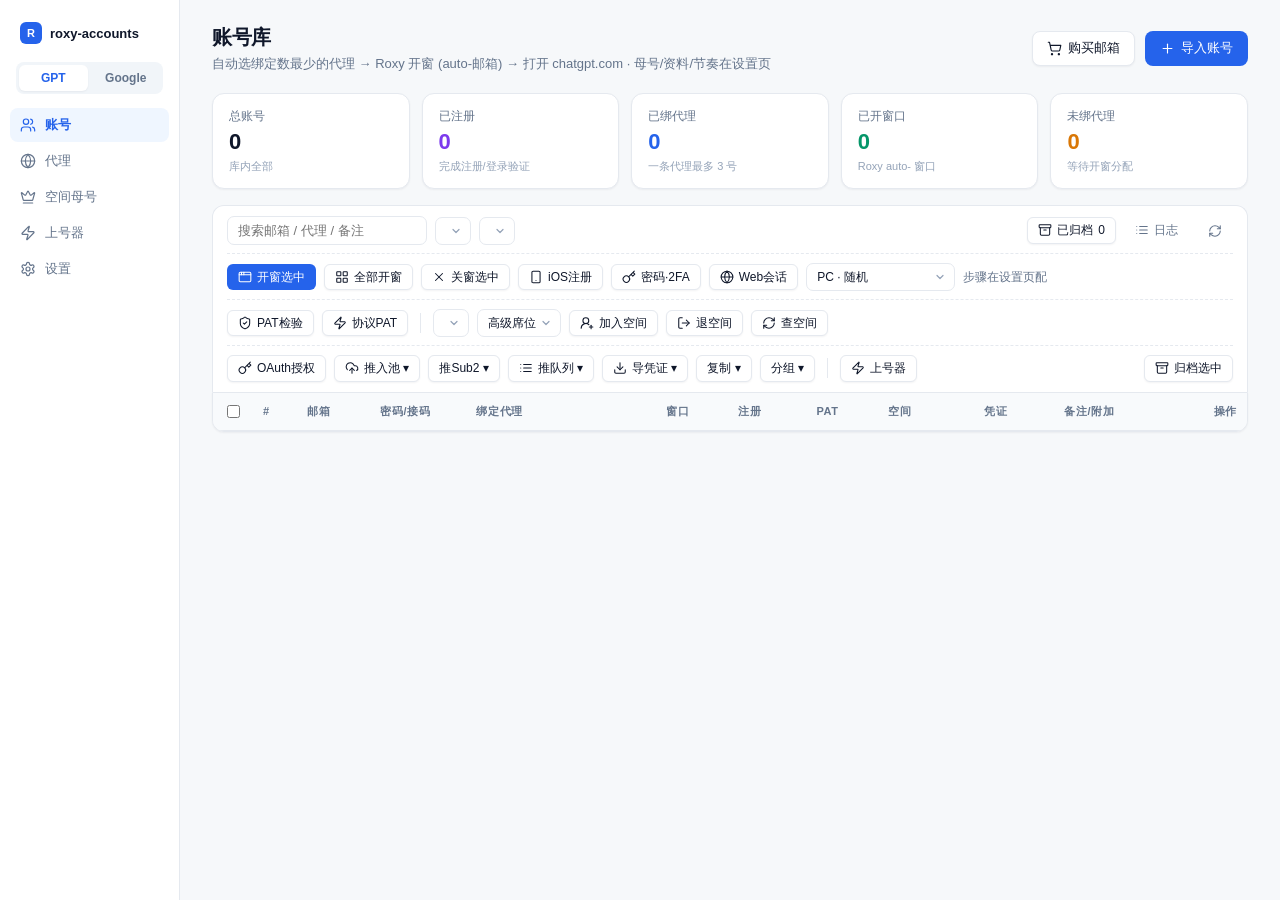
==== commit 28666346: "退空间协议化: exchange空间令牌链首+全凭证401轮换; 推队列多池下拉; 导出/复制补格式; 链式代理错误透传+auth_dead标记 - _proto_leave_ws 改走 exchan" ====
--- a/accounts.html
+++ b/accounts.html
@@ -104,6 +104,7 @@
     <div class="toolbar-row">
       <input class="form-input" id="q" data-persist placeholder="搜索邮箱 / 代理 / 备注" style="width:200px">
       <select class="form-select" id="f-space" data-persist style="font-size:12px" title="按已加入的空间筛选"></select>
+      <select class="form-select" id="f-group" data-persist style="font-size:12px" title="按自定义分组筛选 (「分组」按钮给选中账号分组)"></select>
       <span style="flex:1"></span>
       <span class="subtitle" id="sel-hint" style="font-size:12px"></span>
       <button class="btn btn-outline btn-sm" id="view-arch" title="归档的账号在这 —— 窗口已删留记录, 可恢复/真删"><i data-ic="archive"></i>已归档 <span id="arch-n">0</span></button>
@@ -144,8 +145,31 @@
         <button class="btn btn-outline btn-sm" id="sub2-push" title="推凭证到 Sub2API —— 下拉勾选目标分组, 默认把账号代理也建/绑到 Sub2"><i data-ic="upload"></i>推Sub2 ▾</button>
         <div class="dd-menu" id="sub2-dd-menu" style="display:none"></div>
       </span>
-      <button class="btn btn-outline btn-sm" id="cpa-queue" title="选中账号的凭证提交到远程上号器队列 —— 不直接进池, 由远程调度器按容量模型自动推 (需上号器页切到远程模式)"><i data-ic="list"></i>推队列</button>
-      <button class="btn btn-outline btn-sm" id="cpa-export" title="导出选中账号的 CPA 凭证 JSON (zip 打包)"><i data-ic="download"></i>导凭证</button>
+      <span class="dd">
+        <button class="btn btn-outline btn-sm" id="cpa-queue" title="选中账号的凭证提交到远程上号器队列 —— 下拉多选目标池, 不直接进池, 由远程调度器按容量模型自动推 (需上号器页切到远程模式)"><i data-ic="list"></i>推队列 ▾</button>
+        <div class="dd-menu" id="q-dd-menu" style="display:none"></div>
+      </span>
+      <span class="dd">
+        <button class="btn btn-outline btn-sm" id="cpa-export" title="导出选中账号的凭证 —— 下拉选格式"><i data-ic="download"></i>导凭证 ▾</button>
+        <div class="dd-menu" id="exp-dd-menu" style="display:none">
+          <div class="dd-opt" data-fmt="cpa" style="cursor:pointer"><span>CPA 格式</span><span class="dd-url">每号一个 codex json, 多个打 zip</span></div>
+          <div class="dd-opt" data-fmt="sub2" style="cursor:pointer"><span>Sub2 格式</span><span class="dd-url">sub2api-data v1 单文件, 带代理可直导</span></div>
+          <div class="dd-opt" data-fmt="acct" style="cursor:pointer"><span>账号格式</span><span class="dd-url">txt 每行: 邮箱----密码----2FA密钥</span></div>
+          <div class="dd-opt" data-fmt="mail" style="cursor:pointer"><span>邮箱+接码链接</span><span class="dd-url">txt 每行: 邮箱----接码链接</span></div>
+        </div>
+      </span>
+      <span class="dd">
+        <button class="btn btn-outline btn-sm" id="mail-copy" title="批量复制选中账号到剪贴板 —— 下拉选格式"><i data-ic="copy"></i>复制 ▾</button>
+        <div class="dd-menu" id="mc-dd-menu" style="display:none">
+          <div class="dd-opt" data-mc="email" style="cursor:pointer"><span>仅邮箱</span><span class="dd-url">每行一个 email</span></div>
+          <div class="dd-opt" data-mc="mail" style="cursor:pointer"><span>邮箱+接码链接</span><span class="dd-url">email----取码链接</span></div>
+          <div class="dd-opt" data-mc="full" style="cursor:pointer"><span>邮箱+密码+2FA</span><span class="dd-url">email----密码----totp密钥</span></div>
+        </div>
+      </span>
+      <span class="dd">
+        <button class="btn btn-outline btn-sm" id="grp-btn" title="给选中账号分组 —— 下拉选已有组/新建/清除"><i data-ic="tag"></i>分组 ▾</button>
+        <div class="dd-menu" id="grp-dd-menu" style="display:none"></div>
+      </span>
       <span class="tb-sep"></span>
       <button class="btn btn-outline btn-sm" id="pusher-toggle" title="上号器: 按容量模型自动把「已生成」凭证补进 CPA 号池"><i data-ic="zap"></i>上号器 <span id="pu-run-dot" class="dot" style="display:none"></span></button>
       <span style="flex:1"></span>
@@ -268,6 +292,9 @@
     !accWsNames(a).some(n => n !== patWsName));
   else if (fs === "__left__") list = list.filter(a => a.space_left);
   else if (fs) list = list.filter(a => accWsNames(a).includes(fs));
+  const fg = $("f-group").value;
+  if (fg === "__none__") list = list.filter(a => !a.group);
+  else if (fg) list = list.filter(a => a.group === fg);
   if (!q) return list;
   return list.filter(a =>
     a.email.includes(q) || (a.proxy || "").includes(q) ||
@@ -304,6 +331,15 @@
         `<option value="${esc(x)}" ${x === fsv ? "selected" : ""}>${esc(x)}${x === patWsName ? " (PAT)" : ""}</option>`).join("");
   if (fsv && ![...$("f-space").options].some(o => o.value === fsv && o.value))
     $("f-space").value = "";
+  // 分组筛选下拉 (账号上的 group 字段汇总; 保留当前选择)
+  const fgv = $("f-group").value;
+  const groups = [...new Set(accounts.map(a => a.group).filter(Boolean))].sort();
+  $("f-group").innerHTML = `<option value="">全部分组</option>`
+    + `<option value="__none__">未分组</option>`
+    + groups.map(x =>
+        `<option value="${esc(x)}" ${x === fgv ? "selected" : ""}>${esc(x)}</option>`).join("");
+  if (fgv && ![...$("f-group").options].some(o => o.value === fgv))
+    $("f-group").value = "";
   ui.persistReapply();   // data-persist 的待应用值 (f-space 等动态选项)
   // 加入空间母号下拉
   loadMothers();
@@ -395,6 +431,9 @@
     const sub2 = a.sub2 === "yes"
       ? ` <span class="pill" style="background:#f0fdf4;color:#15803d;border:1px solid #bbf7d0" title="已推 Sub2API ${esc(a.sub2_at||"")} · 远端账号#${esc(a.sub2_id ?? "?")}${(a.sub2_groups||[]).length ? " · 组 " + esc(a.sub2_groups.join(",")) : ""}">sub2✓</span>`
       : "";
+    const queued = a.queued === "yes" && a.cpa !== "yes"
+      ? ` <span class="pill" style="background:#fefce8;color:#a16207;border:1px solid #fde68a" title="已推上号器队列 ${esc(a.queued_at||"")}${a.queued_pool ? " · 池 " + esc(a.queued_pool) : ""} · ${esc(a.cred_file||"")}">已推队列</span>`
+      : "";
     const acts = a.archived
       ? `<button class="btn btn-ghost btn-sm" data-act="restore" data-id="${a.id}">恢复</button>
          <button class="btn btn-ghost btn-sm" data-act="bind" data-id="${a.id}" title="手动选一条代理绑给这个号 —— 恢复后开窗用这条">${ui.icon("globe")}绑IP</button>
@@ -407,17 +446,20 @@
     const archPill = a.archived
       ? ` <span class="pill pill-dim" title="归档于 ${esc(a.archived_at || "?")} —— 窗口已删, 代理绑定保留">${ui.icon("archive")}${esc((a.archived_at || "").slice(5, 10))}</span>`
       : "";
+    const grpPill = a.group
+      ? ` <span class="pill" style="background:#eff6ff;color:#1d4ed8;border:1px solid #bfdbfe" title="自定义分组">${esc(a.group)}</span>`
+      : "";
     return `<tr>
       <td><input type="checkbox" class="ck" data-id="${a.id}" ${sel.has(a.id) ? "checked" : ""}></td>
       <td class="mono" style="color:var(--text-dim)">${idx}</td>
-      <td class="mono copyable" data-c="${esc(a.email)}" title="点击复制">${esc(a.email)}${archPill}</td>
+      <td class="mono copyable" data-c="${esc(a.email)}" title="点击复制">${esc(a.email)}${archPill}${grpPill}</td>
       <td class="mono">${pw}</td>
       <td>${px}</td>
       <td>${win}</td>
       <td>${reg}${webp}</td>
       <td>${pat}</td>
       <td>${sp}</td>
-      <td>${cpa}${sub2}</td>
+      <td>${cpa}${sub2}${queued}</td>
       <td style="max-width:150px;overflow:hidden;text-overflow:ellipsis;white-space:nowrap" title="${esc(a.note || a.extra || "")}">${esc(a.note || a.extra || "")}</td>
       <td style="text-align:right;white-space:nowrap">${acts}</td>
     </tr>`;
@@ -553,6 +595,7 @@
 $("reload").onclick = load;
 $("q").oninput = () => { page = 1; render(); };
 $("f-space").onchange = () => { page = 1; render(); };
+$("f-group").onchange = () => { page = 1; render(); };
 $("pg-prev").onclick = () => { if (page > 1) { page--; render(); } };
 $("pg-next").onclick = () => {
   const pages = Math.ceil(filtered().length / SIZE);
@@ -1100,6 +1143,8 @@
   m.innerHTML = `<div class="dd-head">推送到号池（可多选）</div>`
     + cpaPools.map((p, i) =>
       `<label class="dd-opt"><input type="checkbox" class="pp-cb" value="${esc(p.name)}" ${i === 0 ? "checked" : ""}><span>${esc(p.name)}</span><span class="dd-url">${esc(p.url)}</span></label>`).join("")
+    + `<div class="dd-opt" style="border-top:1px solid var(--bd)"><label style="display:flex;gap:6px;align-items:center"><input type="checkbox" id="pp-bindip">绑账号IP</label><span class="dd-url">账号代理写进凭证 proxy_url, 池里消费走同一IP</span></div>`
+    + `<div class="dd-opt"><label style="display:flex;gap:6px;align-items:center"><input type="checkbox" id="pp-disable">推入即禁用</label><span class="dd-url">凭证入池后保持 disabled, 不进入调度</span></div>`
     + `<div class="dd-foot"><button class="btn btn-ghost btn-sm" id="pp-all" title="切换全选/全不选">全选</button><span style="flex:1"></span><button class="btn btn-primary btn-sm" id="pp-go">推送</button></div>`;
 }
 $("cpa-push").onclick = e => {
@@ -1186,46 +1231,190 @@
   $("cpa-dd-menu").style.display = "none";
   const btn = $("cpa-push");
   const ids = [...sel];
+  const disabled = !!($("pp-disable") && $("pp-disable").checked);
+  const bind_ip = !!($("pp-bindip") && $("pp-bindip").checked);
   btn.disabled = true;
-  const r = await post("/api/accounts/cpa-push", { ids, pools });
+  const r = await post("/api/accounts/cpa-push",
+                       { ids, pools, disabled, bind_ip });
   btn.disabled = false;
   if (r.error) return toast("✗ " + r.error);
+  const bits = Object.entries(r.pools || {}).map(([n, v]) =>
+    `${n}✓${v.ok}` + (v.bound ? `·绑${v.bound}` : "")
+    + (v.noip ? `·无IP${v.noip}` : "")
+    + (v.disabled ? `·禁${v.disabled}` : "")
+    + (Object.keys(v.failed || {}).length
+      ? `✗${Object.keys(v.failed).length}` : "")
+    + (Object.keys(v.dis_failed || {}).length
+      ? `·禁败${Object.keys(v.dis_failed).length}` : ""));
+  const fails = r.failed
+    ? " · ✗ " + Object.entries(r.failed).map(([k, v]) => k + ": " + v).join(" · ")
+    : "";
+  toast(`推入池 ${bits.join(" · ") || r.ok + " 个"}` + fails);
+  load();
+}
+// ---------- 推队列: 下拉多选远程池 ----------
+async function qMenu() {
+  const m = $("q-dd-menu");
+  m.innerHTML = `<div class="dd-opt">拉远程池列表中…</div>`;
+  const r = await fetch("/api/pusher/remote-pools")
+    .then(r => r.json()).catch(() => null);
+  const ps = (r && r.pools) || [];
+  m.innerHTML = ps.length
+    ? `<div class="dd-head">推送到远程池（可多选）</div>`
+      + ps.map((p, i) =>
+        `<label class="dd-opt"><input type="checkbox" class="qp-cb" value="${esc(p)}" ${i === 0 ? "checked" : ""}><span>池 ${esc(p)}</span><span class="dd-url">远程上号器调度</span></label>`).join("")
+      + `<div class="dd-foot"><button class="btn btn-ghost btn-sm" id="qp-all">全选</button><span style="flex:1"></span><button class="btn btn-primary btn-sm" id="qp-go">推送</button></div>`
+    : `<div class="dd-opt">${esc((r && r.err) || "没拉到远程池 —— 检查上号器远程配置/模式")}</div>`;
+}
+$("cpa-queue").onclick = e => {
+  e.stopPropagation();
+  const m = $("q-dd-menu");
+  if (m.style.display !== "none") { m.style.display = "none"; return; }
+  qMenu();
+  m.style.display = "block";
+};
+document.addEventListener("click", e => {
+  const m = $("q-dd-menu");
+  if (m && m.style.display !== "none" && !e.target.closest(".dd"))
+    m.style.display = "none";
+});
+$("q-dd-menu").addEventListener("click", e => {
+  if (e.target.closest("#qp-all")) {
+    const cbs = [...$("q-dd-menu").querySelectorAll(".qp-cb")];
+    const all = cbs.length && cbs.every(c => c.checked);
+    cbs.forEach(c => c.checked = !all);
+    return;
+  }
+  if (e.target.closest("#qp-go")) doQueuePush();
+});
+async function doQueuePush() {
+  if (!sel.size) return toast("先勾选账号");
+  const pools = [...$("q-dd-menu").querySelectorAll(".qp-cb:checked")]
+    .map(c => c.value);
+  if (!pools.length) return toast("先勾目标远程池");
+  $("q-dd-menu").style.display = "none";
+  const btn = $("cpa-queue"); btn.disabled = true;
+  const r = await post("/api/pusher/control",
+    { action: "enqueue_sel", ids: [...sel], pools });
+  btn.disabled = false;
+  if (r.err) return toast("✗ " + r.err);
   const bits = Object.entries(r.pools || {}).map(([n, v]) =>
     `${n}✓${v.ok}` + (Object.keys(v.failed || {}).length
       ? `✗${Object.keys(v.failed).length}` : ""));
   const fails = r.failed
     ? " · ✗ " + Object.entries(r.failed).map(([k, v]) => k + ": " + v).join(" · ")
     : "";
-  toast(`推入池 ${bits.join(" · ") || r.ok + " 个"}` + fails);
+  toast(`推队列 ${bits.join(" · ") || r.ok + " 个"}` + fails);
   load();
 }
-$("cpa-queue").onclick = async () => {
-  if (!sel.size) return toast("先勾选账号");
-  const btn = $("cpa-queue"); btn.disabled = true;
-  const r = await post("/api/pusher/control",
-                       { action: "enqueue_sel", ids: [...sel] });
-  btn.disabled = false;
-  if (r.err) return toast("✗ " + r.err);
-  const fails = r.failed
-    ? " · ✗ " + Object.entries(r.failed).map(([k, v]) => k + ": " + v).join(" · ")
-    : "";
-  toast(`推队列 ✓${r.ok}` + fails);
-  load();
-};
-$("cpa-export").onclick = async () => {
-  if (!sel.size) return toast("先勾选有凭证的账号");
-  const r = await fetch("/api/accounts/cred-export?ids=" + [...sel].join(","));
+$("cpa-export").onclick = e => {
+  e.stopPropagation();
+  const m = $("exp-dd-menu");
+  m.style.display = m.style.display === "none" ? "block" : "none";
+};
+document.addEventListener("click", e => {
+  const m = $("exp-dd-menu");
+  if (m && m.style.display !== "none" && !e.target.closest(".dd"))
+    m.style.display = "none";
+});
+$("exp-dd-menu").addEventListener("click", e => {
+  const opt = e.target.closest("[data-fmt]");
+  if (opt) doCredExport(opt.dataset.fmt);
+});
+async function doCredExport(fmt) {
+  $("exp-dd-menu").style.display = "none";
+  if (!sel.size) return toast("先勾选要导出的账号");
+  const r = await fetch(
+    (fmt === "acct"
+      ? "/api/accounts/export?ids="
+      : fmt === "mail"
+      ? "/api/accounts/export?fmt=mail&ids="
+      : "/api/accounts/cred-export?fmt=" + fmt + "&ids=")
+    + [...sel].join(","));
   if (!r.ok) {
     const j = await r.json().catch(() => null);
     return toast("✗ " + ((j && j.error) || `导出失败 ${r.status}`));
   }
   const blob = await r.blob();
   const cd = r.headers.get("content-disposition") || "";
-  const name = (cd.match(/filename="([^"]+)"/) || [])[1] || "cpa-creds.zip";
+  const name = (cd.match(/filename="([^"]+)"/) || [])[1]
+    || (fmt === "sub2" ? "sub2-creds.json"
+       : fmt === "acct" ? "accounts.txt" : "cpa-creds.zip");
   const a = document.createElement("a");
   a.href = URL.createObjectURL(blob); a.download = name; a.click();
   URL.revokeObjectURL(a.href);
   toast("✓ 凭证包已下载");
+}
+// ---------- 批量复制 ----------
+$("mail-copy").onclick = e => {
+  e.stopPropagation();
+  const m = $("mc-dd-menu");
+  m.style.display = m.style.display === "none" ? "block" : "none";
+};
+document.addEventListener("click", e => {
+  const m = $("mc-dd-menu");
+  if (m && m.style.display !== "none" && !e.target.closest(".dd"))
+    m.style.display = "none";
+});
+$("mc-dd-menu").addEventListener("click", e => {
+  const opt = e.target.closest("[data-mc]");
+  if (opt) doMailCopy(opt.dataset.mc);
+});
+// ---------- 分组 ----------
+$("grp-btn").onclick = e => {
+  e.stopPropagation();
+  if (!sel.size) return toast("先勾选账号");
+  const m = $("grp-dd-menu");
+  if (m.style.display !== "none") { m.style.display = "none"; return; }
+  const groups = [...new Set(accounts.map(a => a.group).filter(Boolean))].sort();
+  m.innerHTML =
+    groups.map(g =>
+      `<div class="dd-opt" data-grp="${esc(g)}" style="cursor:pointer"><span>${esc(g)}</span><span class="dd-url">分入此组</span></div>`).join("")
+    + `<div class="dd-opt" data-grp="__new__" style="cursor:pointer"><span>＋ 新建分组…</span><span class="dd-url">输入组名</span></div>`
+    + `<div class="dd-opt" data-grp="" style="cursor:pointer"><span>清除分组</span><span class="dd-url">移出所在组</span></div>`;
+  m.style.display = "block";
+};
+document.addEventListener("click", e => {
+  const m = $("grp-dd-menu");
+  if (m && m.style.display !== "none" && !e.target.closest(".dd"))
+    m.style.display = "none";
+});
+$("grp-dd-menu").addEventListener("click", async e => {
+  const opt = e.target.closest("[data-grp]");
+  if (!opt) return;
+  $("grp-dd-menu").style.display = "none";
+  let g = opt.dataset.grp;
+  if (g === "__new__") {
+    g = (prompt("分组名:") || "").trim();
+    if (!g) return;
+  }
+  const r = await post("/api/accounts/group", { ids: [...sel], group: g });
+  if (r.error) return toast("✗ " + r.error);
+  toast(g ? `已分入「${g}」×${r.ok}` : `已清除分组 ×${r.ok}`);
+  load();
+});
+async function doMailCopy(fmt) {
+  $("mc-dd-menu").style.display = "none";
+  if (!sel.size) return toast("先勾选账号");
+  const rows = accounts.filter(a => sel.has(a.id)).map(a => {
+    if (fmt === "email") return a.email;
+    if (fmt === "mail")
+      return a.mail_url ? a.email + "----" + a.mail_url : a.email;
+    return [a.email, a.password || "", a.totp || ""].join("----");
+  });
+  if (!rows.length) return toast("选中里没有账号");
+  const text = rows.join("\n");
+  try {
+    await navigator.clipboard.writeText(text);
+  } catch (e) {
+    const ta = document.createElement("textarea");
+    ta.value = text;
+    document.body.appendChild(ta);
+    ta.select();
+    document.execCommand("copy");
+    ta.remove();
+  }
+  toast(`✓ 已复制 ${rows.length} 行`);
 };
 $("oauth-cb-go").onclick = async () => {
   const url = $("oauth-cb").value.trim();
